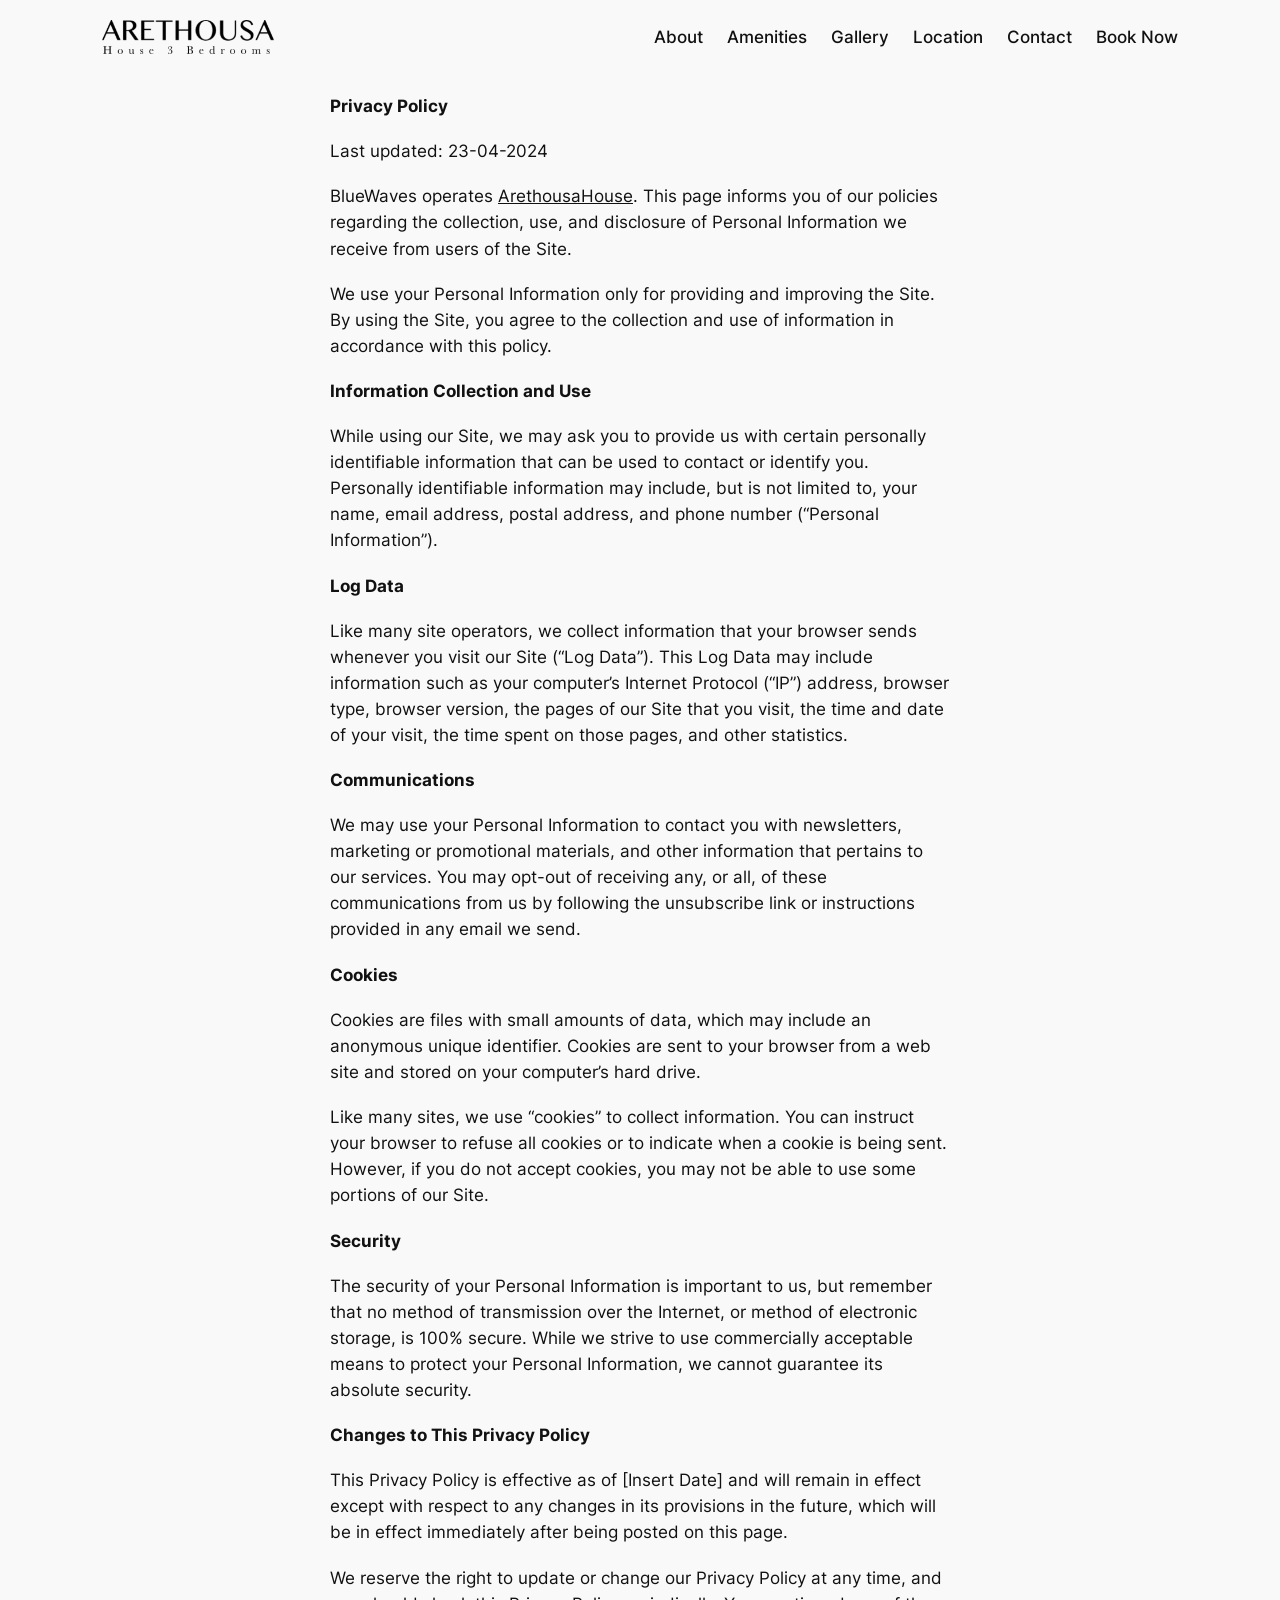
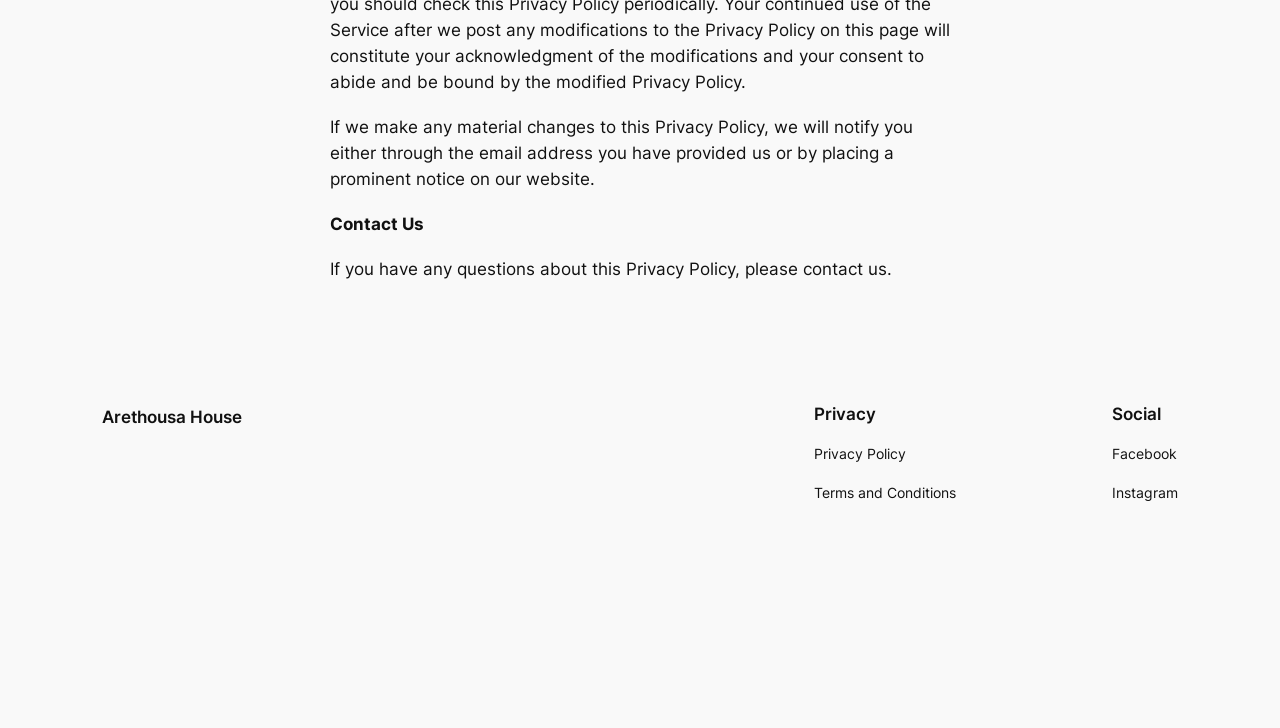
==== privacy-policy/index.html @ 92168086 "ok" ====
<!DOCTYPE html>
<html lang="en-US">
<head>
	<meta charset="UTF-8" />
	<meta name="viewport" content="width=device-width, initial-scale=1" />
<meta name='robots' content='max-image-preview:large' />
<title>Privacy Policy &#8211; Arethousa House</title>
<style id="wp-img-auto-sizes-contain-inline-css">img:is([sizes=auto i],[sizes^="auto," i]){contain-intrinsic-size:3000px 1500px}

</style>
<link rel='stylesheet' id='twb-open-sans-css' href='https://fonts.googleapis.com/css?family=Open+Sans:300,400,500,600,700,800&amp;display=swap' media='all' />
<link rel='stylesheet' id='twbbwg-global-css' href='../wp-content/plugins/photo-gallery/booster/assets/css/global.css' media='all' />
<style id="wp-block-site-logo-inline-css">.wp-block-site-logo{box-sizing:border-box;line-height:0}.wp-block-site-logo a{display:inline-block;line-height:0}.wp-block-site-logo.is-default-size img{height:auto;width:120px}.wp-block-site-logo img{height:auto;max-width:100%}.wp-block-site-logo a,.wp-block-site-logo img{border-radius:inherit}.wp-block-site-logo.aligncenter{margin-left:auto;margin-right:auto;text-align:center}:root :where(.wp-block-site-logo.is-style-rounded){border-radius:9999px}

</style>
<style id="wp-block-group-inline-css">.wp-block-group{box-sizing:border-box}:where(.wp-block-group.wp-block-group-is-layout-constrained){position:relative}

</style>
<style id="wp-block-navigation-link-inline-css">.wp-block-navigation .wp-block-navigation-item__label{overflow-wrap:break-word}.wp-block-navigation .wp-block-navigation-item__description{display:none}.link-ui-tools{outline:1px solid #f0f0f0;padding:8px}.link-ui-block-inserter{padding-top:8px}.link-ui-block-inserter__back{margin-left:8px;text-transform:uppercase}

				.is-style-arrow-link .wp-block-navigation-item__label:after {
					content: "\2197";
					padding-inline-start: 0.25rem;
					vertical-align: middle;
					text-decoration: none;
					display: inline-block;
				}

</style>
<style id="wp-block-navigation-inline-css">.wp-block-navigation{position:relative}.wp-block-navigation ul{margin-bottom:0;margin-left:0;margin-top:0;padding-left:0}.wp-block-navigation ul,.wp-block-navigation ul li{list-style:none}.wp-block-navigation .wp-block-navigation-item{align-items:center;background-color:inherit;display:flex;position:relative}.wp-block-navigation .wp-block-navigation-item .wp-block-navigation__submenu-container:empty{display:none}.wp-block-navigation .wp-block-navigation-item__content{display:block;z-index:1}.wp-block-navigation .wp-block-navigation-item__content.wp-block-navigation-item__content{color:inherit}.wp-block-navigation.has-text-decoration-underline .wp-block-navigation-item__content,.wp-block-navigation.has-text-decoration-underline .wp-block-navigation-item__content:active,.wp-block-navigation.has-text-decoration-underline .wp-block-navigation-item__content:focus{text-decoration:underline}.wp-block-navigation.has-text-decoration-line-through .wp-block-navigation-item__content,.wp-block-navigation.has-text-decoration-line-through .wp-block-navigation-item__content:active,.wp-block-navigation.has-text-decoration-line-through .wp-block-navigation-item__content:focus{text-decoration:line-through}.wp-block-navigation :where(a),.wp-block-navigation :where(a:active),.wp-block-navigation :where(a:focus){text-decoration:none}.wp-block-navigation .wp-block-navigation__submenu-icon{align-self:center;background-color:inherit;border:none;color:currentColor;display:inline-block;font-size:inherit;height:.6em;line-height:0;margin-left:.25em;padding:0;width:.6em}.wp-block-navigation .wp-block-navigation__submenu-icon svg{stroke:currentColor;display:inline-block;height:inherit;margin-top:.075em;width:inherit}.wp-block-navigation{--navigation-layout-justification-setting:flex-start;--navigation-layout-direction:row;--navigation-layout-wrap:wrap;--navigation-layout-justify:flex-start;--navigation-layout-align:center}.wp-block-navigation.is-vertical{--navigation-layout-direction:column;--navigation-layout-justify:initial;--navigation-layout-align:flex-start}.wp-block-navigation.no-wrap{--navigation-layout-wrap:nowrap}.wp-block-navigation.items-justified-center{--navigation-layout-justification-setting:center;--navigation-layout-justify:center}.wp-block-navigation.items-justified-center.is-vertical{--navigation-layout-align:center}.wp-block-navigation.items-justified-right{--navigation-layout-justification-setting:flex-end;--navigation-layout-justify:flex-end}.wp-block-navigation.items-justified-right.is-vertical{--navigation-layout-align:flex-end}.wp-block-navigation.items-justified-space-between{--navigation-layout-justification-setting:space-between;--navigation-layout-justify:space-between}:where(.wp-block-navigation) ul li{padding:0}.wp-block-navigation .has-child .wp-block-navigation__submenu-container{align-items:normal;background-color:inherit;color:inherit;display:flex;flex-direction:column;opacity:0;position:absolute;z-index:2}@media not (prefers-reduced-motion){.wp-block-navigation .has-child .wp-block-navigation__submenu-container{transition:opacity .1s linear}}.wp-block-navigation .has-child .wp-block-navigation__submenu-container{height:0;overflow:hidden;visibility:hidden;width:0}.wp-block-navigation .has-child .wp-block-navigation__submenu-container>.wp-block-navigation-item>.wp-block-navigation-item__content{display:flex;flex-grow:1;padding:.5em 1em}.wp-block-navigation .has-child .wp-block-navigation__submenu-container>.wp-block-navigation-item>.wp-block-navigation-item__content .wp-block-navigation__submenu-icon{margin-left:auto;margin-right:0}.wp-block-navigation .has-child .wp-block-navigation__submenu-container .wp-block-navigation-item__content{margin:0}.wp-block-navigation .has-child .wp-block-navigation__submenu-container{left:-1px;top:100%}@media (min-width:782px){.wp-block-navigation .has-child .wp-block-navigation__submenu-container .wp-block-navigation__submenu-container{left:100%;top:-1px}.wp-block-navigation .has-child .wp-block-navigation__submenu-container .wp-block-navigation__submenu-container:before{background:transparent;content:"";display:block;height:100%;position:absolute;right:100%;width:.5em}.wp-block-navigation .has-child .wp-block-navigation__submenu-container .wp-block-navigation__submenu-icon{margin-right:.25em}.wp-block-navigation .has-child .wp-block-navigation__submenu-container .wp-block-navigation__submenu-icon svg{transform:rotate(-90deg)}}@media (hover:hover){.wp-block-navigation .has-child:not(.open-on-click):hover>.wp-block-navigation__submenu-container{height:auto;min-width:200px;opacity:1;overflow:visible;visibility:visible;width:auto}}.wp-block-navigation .has-child .wp-block-navigation-submenu__toggle[aria-expanded=true]~.wp-block-navigation__submenu-container,.wp-block-navigation .has-child:not(.open-on-click):not(.open-on-hover-click):focus-within>.wp-block-navigation__submenu-container{height:auto;min-width:200px;opacity:1;overflow:visible;visibility:visible;width:auto}.wp-block-navigation .has-child.open-always{align-items:var(--navigation-layout-align,initial);flex-direction:var(--navigation-layout-direction,initial);flex-wrap:var(--navigation-layout-wrap,wrap);gap:var(--wp--style--block-gap,2em)}.wp-block-navigation .has-child.open-always,.wp-block-navigation .has-child.open-always .wp-block-navigation-item{justify-content:var(--navigation-layout-justify,initial)}.wp-block-navigation .has-child.open-always .wp-block-navigation__submenu-container,.wp-block-navigation .has-child.open-always.wp-block-navigation-submenu{gap:var(--wp--style--block-gap,2em)}.wp-block-navigation .has-child.open-always .wp-block-navigation-item,.wp-block-navigation .has-child.open-always .wp-block-navigation__submenu-container,.wp-block-navigation .has-child.open-always.wp-block-navigation-submenu{padding-bottom:0;padding-top:0}.wp-block-navigation .has-child.open-always .wp-block-navigation__submenu-container{padding-left:var(--wp--style--block-gap,2em);padding-right:var(--wp--style--block-gap,2em)}.wp-block-navigation .has-child.open-always .wp-block-navigation__submenu-container .wp-block-navigation-item__content{padding:0}.wp-block-navigation .has-child.open-always .wp-block-navigation__submenu-container>.wp-block-navigation-item>.wp-block-navigation-item__content,.wp-block-navigation .has-child.open-always>.wp-block-navigation-item__content{flex-grow:0}.wp-block-navigation .has-child.open-always>.wp-block-navigation__submenu-container{background-color:transparent;border:none;color:inherit;flex-basis:100%;height:auto;opacity:1;overflow:visible;position:static;visibility:visible;width:auto}.wp-block-navigation.has-background .has-child .wp-block-navigation__submenu-container{left:0;top:100%}@media (min-width:782px){.wp-block-navigation.has-background .has-child .wp-block-navigation__submenu-container .wp-block-navigation__submenu-container{left:100%;top:0}}.wp-block-navigation-submenu{display:flex;position:relative}.wp-block-navigation-submenu .wp-block-navigation__submenu-icon svg{stroke:currentColor}button.wp-block-navigation-item__content{background-color:transparent;border:none;color:currentColor;font-family:inherit;font-size:inherit;font-style:inherit;font-weight:inherit;letter-spacing:inherit;line-height:inherit;text-align:left;text-transform:inherit}.wp-block-navigation-submenu__toggle{cursor:pointer}.wp-block-navigation-submenu__toggle[aria-expanded=true]+.wp-block-navigation__submenu-icon>svg,.wp-block-navigation-submenu__toggle[aria-expanded=true]>svg{transform:rotate(180deg)}.wp-block-navigation-item.open-on-click .wp-block-navigation-submenu__toggle{padding-left:0;padding-right:.85em}.wp-block-navigation-item.open-on-click .wp-block-navigation-submenu__toggle+.wp-block-navigation__submenu-icon{margin-left:-.6em;pointer-events:none}.wp-block-navigation-item.open-on-click button.wp-block-navigation-item__content:not(.wp-block-navigation-submenu__toggle){padding:0}.wp-block-navigation .wp-block-page-list,.wp-block-navigation__container,.wp-block-navigation__responsive-close,.wp-block-navigation__responsive-container,.wp-block-navigation__responsive-container-content,.wp-block-navigation__responsive-dialog{gap:inherit}:where(.wp-block-navigation.has-background .wp-block-navigation-item a:not(.wp-element-button)),:where(.wp-block-navigation.has-background .wp-block-navigation-submenu a:not(.wp-element-button)){padding:.5em 1em}:where(.wp-block-navigation .wp-block-navigation__submenu-container .wp-block-navigation-item a:not(.wp-element-button)),:where(.wp-block-navigation .wp-block-navigation__submenu-container .wp-block-navigation-submenu a:not(.wp-element-button)),:where(.wp-block-navigation .wp-block-navigation__submenu-container .wp-block-navigation-submenu button.wp-block-navigation-item__content),:where(.wp-block-navigation .wp-block-navigation__submenu-container .wp-block-pages-list__item button.wp-block-navigation-item__content){padding:.5em 1em}.wp-block-navigation.items-justified-right .wp-block-navigation__container .has-child .wp-block-navigation__submenu-container,.wp-block-navigation.items-justified-right .wp-block-page-list>.has-child .wp-block-navigation__submenu-container,.wp-block-navigation.items-justified-space-between .wp-block-page-list>.has-child:last-child .wp-block-navigation__submenu-container,.wp-block-navigation.items-justified-space-between>.wp-block-navigation__container>.has-child:last-child .wp-block-navigation__submenu-container{left:auto;right:0}.wp-block-navigation.items-justified-right .wp-block-navigation__container .has-child .wp-block-navigation__submenu-container .wp-block-navigation__submenu-container,.wp-block-navigation.items-justified-right .wp-block-page-list>.has-child .wp-block-navigation__submenu-container .wp-block-navigation__submenu-container,.wp-block-navigation.items-justified-space-between .wp-block-page-list>.has-child:last-child .wp-block-navigation__submenu-container .wp-block-navigation__submenu-container,.wp-block-navigation.items-justified-space-between>.wp-block-navigation__container>.has-child:last-child .wp-block-navigation__submenu-container .wp-block-navigation__submenu-container{left:-1px;right:-1px}@media (min-width:782px){.wp-block-navigation.items-justified-right .wp-block-navigation__container .has-child .wp-block-navigation__submenu-container .wp-block-navigation__submenu-container,.wp-block-navigation.items-justified-right .wp-block-page-list>.has-child .wp-block-navigation__submenu-container .wp-block-navigation__submenu-container,.wp-block-navigation.items-justified-space-between .wp-block-page-list>.has-child:last-child .wp-block-navigation__submenu-container .wp-block-navigation__submenu-container,.wp-block-navigation.items-justified-space-between>.wp-block-navigation__container>.has-child:last-child .wp-block-navigation__submenu-container .wp-block-navigation__submenu-container{left:auto;right:100%}}.wp-block-navigation:not(.has-background) .wp-block-navigation__submenu-container{background-color:#fff;border:1px solid rgba(0,0,0,.15)}.wp-block-navigation.has-background .wp-block-navigation__submenu-container{background-color:inherit}.wp-block-navigation:not(.has-text-color) .wp-block-navigation__submenu-container{color:#000}.wp-block-navigation__container{align-items:var(--navigation-layout-align,initial);display:flex;flex-direction:var(--navigation-layout-direction,initial);flex-wrap:var(--navigation-layout-wrap,wrap);justify-content:var(--navigation-layout-justify,initial);list-style:none;margin:0;padding-left:0}.wp-block-navigation__container .is-responsive{display:none}.wp-block-navigation__container:only-child,.wp-block-page-list:only-child{flex-grow:1}@keyframes overlay-menu__fade-in-animation{0%{opacity:0;transform:translateY(.5em)}to{opacity:1;transform:translateY(0)}}.wp-block-navigation__responsive-container{bottom:0;display:none;left:0;position:fixed;right:0;top:0}.wp-block-navigation__responsive-container :where(.wp-block-navigation-item a){color:inherit}.wp-block-navigation__responsive-container .wp-block-navigation__responsive-container-content{align-items:var(--navigation-layout-align,initial);display:flex;flex-direction:var(--navigation-layout-direction,initial);flex-wrap:var(--navigation-layout-wrap,wrap);justify-content:var(--navigation-layout-justify,initial)}.wp-block-navigation__responsive-container:not(.is-menu-open.is-menu-open){background-color:inherit!important;color:inherit!important}.wp-block-navigation__responsive-container.is-menu-open{background-color:inherit;display:flex;flex-direction:column}@media not (prefers-reduced-motion){.wp-block-navigation__responsive-container.is-menu-open{animation:overlay-menu__fade-in-animation .1s ease-out;animation-fill-mode:forwards}}.wp-block-navigation__responsive-container.is-menu-open:not(.disable-default-overlay){padding:clamp(1rem,var(--wp--style--root--padding-top),20rem) clamp(1rem,var(--wp--style--root--padding-right),20rem) clamp(1rem,var(--wp--style--root--padding-bottom),20rem) clamp(1rem,var(--wp--style--root--padding-left),20rem)}.wp-block-navigation__responsive-container.is-menu-open{overflow:auto;z-index:100000}.wp-block-navigation__responsive-container.is-menu-open:not(.disable-default-overlay) .wp-block-navigation__responsive-container-content{padding-top:calc(2rem + 24px)}.wp-block-navigation__responsive-container.is-menu-open:where(:not(.disable-default-overlay)) .wp-block-navigation__responsive-container-content{align-items:var(--navigation-layout-justification-setting,inherit);display:flex;flex-direction:column;flex-wrap:nowrap;overflow:visible}.wp-block-navigation__responsive-container.is-menu-open:where(:not(.disable-default-overlay)) .wp-block-navigation__responsive-container-content,.wp-block-navigation__responsive-container.is-menu-open:where(:not(.disable-default-overlay)) .wp-block-navigation__responsive-container-content .wp-block-navigation__container,.wp-block-navigation__responsive-container.is-menu-open:where(:not(.disable-default-overlay)) .wp-block-navigation__responsive-container-content .wp-block-page-list{justify-content:flex-start}.wp-block-navigation__responsive-container.is-menu-open:where(:not(.disable-default-overlay)) .wp-block-navigation__responsive-container-content .wp-block-navigation__submenu-icon{display:none}.wp-block-navigation__responsive-container.is-menu-open:where(:not(.disable-default-overlay)) .wp-block-navigation__responsive-container-content .has-child .wp-block-navigation__submenu-container{border:none;height:auto;min-width:200px;opacity:1;overflow:initial;padding-left:2rem;padding-right:2rem;position:static;visibility:visible;width:auto}.wp-block-navigation__responsive-container.is-menu-open:where(:not(.disable-default-overlay)) .wp-block-navigation__responsive-container-content .wp-block-navigation__container,.wp-block-navigation__responsive-container.is-menu-open:where(:not(.disable-default-overlay)) .wp-block-navigation__responsive-container-content .wp-block-navigation__submenu-container{gap:inherit}.wp-block-navigation__responsive-container.is-menu-open:where(:not(.disable-default-overlay)) .wp-block-navigation__responsive-container-content .wp-block-navigation__submenu-container{padding-top:var(--wp--style--block-gap,2em)}.wp-block-navigation__responsive-container.is-menu-open:where(:not(.disable-default-overlay)) .wp-block-navigation__responsive-container-content .wp-block-navigation-item__content{padding:0}.wp-block-navigation__responsive-container.is-menu-open:where(:not(.disable-default-overlay)) .wp-block-navigation__responsive-container-content .wp-block-navigation-item,.wp-block-navigation__responsive-container.is-menu-open:where(:not(.disable-default-overlay)) .wp-block-navigation__responsive-container-content .wp-block-navigation__container,.wp-block-navigation__responsive-container.is-menu-open:where(:not(.disable-default-overlay)) .wp-block-navigation__responsive-container-content .wp-block-page-list{align-items:var(--navigation-layout-justification-setting,initial);display:flex;flex-direction:column}.wp-block-navigation__responsive-container.is-menu-open:where(:not(.disable-default-overlay)) .wp-block-navigation-item,.wp-block-navigation__responsive-container.is-menu-open:where(:not(.disable-default-overlay)) .wp-block-navigation-item .wp-block-navigation__submenu-container,.wp-block-navigation__responsive-container.is-menu-open:where(:not(.disable-default-overlay)) .wp-block-navigation__container,.wp-block-navigation__responsive-container.is-menu-open:where(:not(.disable-default-overlay)) .wp-block-page-list{background:transparent!important;color:inherit!important}.wp-block-navigation__responsive-container.is-menu-open:where(:not(.disable-default-overlay)) .wp-block-navigation__submenu-container.wp-block-navigation__submenu-container.wp-block-navigation__submenu-container.wp-block-navigation__submenu-container{left:auto;right:auto}.wp-block-navigation__responsive-container.disable-default-overlay .wp-block-navigation__overlay-container{display:none;width:100%}.wp-block-navigation__responsive-container.disable-default-overlay .wp-block-navigation__responsive-close{max-width:none}.wp-block-navigation__responsive-container.disable-default-overlay.is-menu-open .wp-block-navigation__responsive-container-content>:not(.wp-block-navigation__overlay-container){display:none}.wp-block-navigation__responsive-container.disable-default-overlay.is-menu-open .wp-block-navigation__responsive-container-content .wp-block-navigation__overlay-container{display:block}.wp-block-navigation__responsive-container.disable-default-overlay.is-menu-open .wp-block-navigation__responsive-container-content .wp-block-navigation__overlay-container .wp-block-navigation__submenu-container{left:0;right:auto}@media (min-width:600px){.wp-block-navigation__responsive-container:not(.hidden-by-default):not(.is-menu-open){background-color:inherit;display:block;position:relative;width:100%;z-index:auto}.wp-block-navigation__responsive-container:not(.hidden-by-default):not(.is-menu-open) .wp-block-navigation__responsive-container-close{display:none}.wp-block-navigation__responsive-container.is-menu-open .wp-block-navigation__submenu-container.wp-block-navigation__submenu-container.wp-block-navigation__submenu-container.wp-block-navigation__submenu-container{left:0}}.wp-block-navigation:not(.has-background) .wp-block-navigation__responsive-container.is-menu-open:not(.disable-default-overlay){background-color:#fff}.wp-block-navigation:not(.has-text-color) .wp-block-navigation__responsive-container.is-menu-open:not(.disable-default-overlay){color:#000}.wp-block-navigation__toggle_button_label{font-size:1rem;font-weight:700}.wp-block-navigation__responsive-container-close,.wp-block-navigation__responsive-container-open{background:transparent;border:none;color:currentColor;cursor:pointer;margin:0;padding:0;text-transform:inherit;vertical-align:middle}.wp-block-navigation__responsive-container-close svg,.wp-block-navigation__responsive-container-open svg{fill:currentColor;display:block;height:24px;pointer-events:none;width:24px}.wp-block-navigation__responsive-container-open{display:flex}.wp-block-navigation__responsive-container-open.wp-block-navigation__responsive-container-open.wp-block-navigation__responsive-container-open{font-family:inherit;font-size:inherit;font-weight:inherit}@media (min-width:600px){.wp-block-navigation__responsive-container-open:not(.always-shown){display:none}}.wp-block-navigation__responsive-container-close{position:absolute;right:0;top:0;z-index:2}.wp-block-navigation__responsive-container-close.wp-block-navigation__responsive-container-close.wp-block-navigation__responsive-container-close{font-family:inherit;font-size:inherit;font-weight:inherit}.disable-default-overlay .wp-block-navigation__responsive-container-close{right:clamp(1rem,var(--wp--style--root--padding-left),20rem);top:clamp(1rem,var(--wp--style--root--padding-left),20rem)}.wp-block-navigation__responsive-close{width:100%}.has-modal-open .wp-block-navigation__responsive-close{margin-left:auto;margin-right:auto;max-width:var(--wp--style--global--wide-size,100%)}.wp-block-navigation__responsive-close:focus{outline:none}.is-menu-open .wp-block-navigation__responsive-close,.is-menu-open .wp-block-navigation__responsive-container-content,.is-menu-open .wp-block-navigation__responsive-dialog{box-sizing:border-box}.wp-block-navigation__responsive-dialog{position:relative}.has-modal-open .admin-bar .is-menu-open:where(:not(.disable-default-overlay)) .wp-block-navigation__responsive-dialog{margin-top:46px}@media (min-width:782px){.has-modal-open .admin-bar .is-menu-open:where(:not(.disable-default-overlay)) .wp-block-navigation__responsive-dialog{margin-top:32px}}html.has-modal-open{overflow:hidden}

</style>
<style id="wp-block-post-title-inline-css">.wp-block-post-title{box-sizing:border-box;word-break:break-word}.wp-block-post-title :where(a){display:inline-block;font-family:inherit;font-size:inherit;font-style:inherit;font-weight:inherit;letter-spacing:inherit;line-height:inherit;text-decoration:inherit}

</style>
<style id="wp-block-paragraph-inline-css">.is-small-text{font-size:.875em}.is-regular-text{font-size:1em}.is-large-text{font-size:2.25em}.is-larger-text{font-size:3em}.has-drop-cap:not(:focus):first-letter{float:left;font-size:8.4em;font-style:normal;font-weight:100;line-height:.68;margin:.05em .1em 0 0;text-transform:uppercase}body.rtl .has-drop-cap:not(:focus):first-letter{float:none;margin-left:.1em}p.has-drop-cap.has-background{overflow:hidden}:root :where(p.has-background){padding:1.25em 2.375em}:where(p.has-text-color:not(.has-link-color)) a{color:inherit}p.has-text-align-left[style*="writing-mode:vertical-lr"],p.has-text-align-right[style*="writing-mode:vertical-rl"]{rotate:180deg}

</style>
<style id="wp-block-post-content-inline-css">.wp-block-post-content{display:flow-root}

</style>
<style id="wp-block-site-title-inline-css">.wp-block-site-title{box-sizing:border-box}.wp-block-site-title :where(a){color:inherit;font-family:inherit;font-size:inherit;font-style:inherit;font-weight:inherit;letter-spacing:inherit;line-height:inherit;text-decoration:inherit}

</style>
<style id="wp-block-heading-inline-css">h1:where(.wp-block-heading).has-background,h2:where(.wp-block-heading).has-background,h3:where(.wp-block-heading).has-background,h4:where(.wp-block-heading).has-background,h5:where(.wp-block-heading).has-background,h6:where(.wp-block-heading).has-background{padding:1.25em 2.375em}h1.has-text-align-left[style*=writing-mode]:where([style*=vertical-lr]),h1.has-text-align-right[style*=writing-mode]:where([style*=vertical-rl]),h2.has-text-align-left[style*=writing-mode]:where([style*=vertical-lr]),h2.has-text-align-right[style*=writing-mode]:where([style*=vertical-rl]),h3.has-text-align-left[style*=writing-mode]:where([style*=vertical-lr]),h3.has-text-align-right[style*=writing-mode]:where([style*=vertical-rl]),h4.has-text-align-left[style*=writing-mode]:where([style*=vertical-lr]),h4.has-text-align-right[style*=writing-mode]:where([style*=vertical-rl]),h5.has-text-align-left[style*=writing-mode]:where([style*=vertical-lr]),h5.has-text-align-right[style*=writing-mode]:where([style*=vertical-rl]),h6.has-text-align-left[style*=writing-mode]:where([style*=vertical-lr]),h6.has-text-align-right[style*=writing-mode]:where([style*=vertical-rl]){rotate:180deg}

				.is-style-asterisk:before {
					content: '';
					width: 1.5rem;
					height: 3rem;
					background: var(--wp--preset--color--contrast-2, currentColor);
					clip-path: path('M11.93.684v8.039l5.633-5.633 1.216 1.23-5.66 5.66h8.04v1.737H13.2l5.701 5.701-1.23 1.23-5.742-5.742V21h-1.737v-8.094l-5.77 5.77-1.23-1.217 5.743-5.742H.842V9.98h8.162l-5.701-5.7 1.23-1.231 5.66 5.66V.684h1.737Z');
					display: block;
				}

				/* Hide the asterisk if the heading has no content, to avoid using empty headings to display the asterisk only, which is an A11Y issue */
				.is-style-asterisk:empty:before {
					content: none;
				}

				.is-style-asterisk:-moz-only-whitespace:before {
					content: none;
				}

				.is-style-asterisk.has-text-align-center:before {
					margin: 0 auto;
				}

				.is-style-asterisk.has-text-align-right:before {
					margin-left: auto;
				}

				.rtl .is-style-asterisk.has-text-align-left:before {
					margin-right: auto;
				}

</style>
<style id="wp-block-columns-inline-css">.wp-block-columns{box-sizing:border-box;display:flex;flex-wrap:wrap!important}@media (min-width:782px){.wp-block-columns{flex-wrap:nowrap!important}}.wp-block-columns{align-items:normal!important}.wp-block-columns.are-vertically-aligned-top{align-items:flex-start}.wp-block-columns.are-vertically-aligned-center{align-items:center}.wp-block-columns.are-vertically-aligned-bottom{align-items:flex-end}@media (max-width:781px){.wp-block-columns:not(.is-not-stacked-on-mobile)>.wp-block-column{flex-basis:100%!important}}@media (min-width:782px){.wp-block-columns:not(.is-not-stacked-on-mobile)>.wp-block-column{flex-basis:0;flex-grow:1}.wp-block-columns:not(.is-not-stacked-on-mobile)>.wp-block-column[style*=flex-basis]{flex-grow:0}}.wp-block-columns.is-not-stacked-on-mobile{flex-wrap:nowrap!important}.wp-block-columns.is-not-stacked-on-mobile>.wp-block-column{flex-basis:0;flex-grow:1}.wp-block-columns.is-not-stacked-on-mobile>.wp-block-column[style*=flex-basis]{flex-grow:0}:where(.wp-block-columns){margin-bottom:1.75em}:where(.wp-block-columns.has-background){padding:1.25em 2.375em}.wp-block-column{flex-grow:1;min-width:0;overflow-wrap:break-word;word-break:break-word}.wp-block-column.is-vertically-aligned-top{align-self:flex-start}.wp-block-column.is-vertically-aligned-center{align-self:center}.wp-block-column.is-vertically-aligned-bottom{align-self:flex-end}.wp-block-column.is-vertically-aligned-stretch{align-self:stretch}.wp-block-column.is-vertically-aligned-bottom,.wp-block-column.is-vertically-aligned-center,.wp-block-column.is-vertically-aligned-top{width:100%}

</style>
<style id="wp-block-library-inline-css">:root{--wp-block-synced-color:#7a00df;--wp-block-synced-color--rgb:122,0,223;--wp-bound-block-color:var(--wp-block-synced-color);--wp-editor-canvas-background:#ddd;--wp-admin-theme-color:#007cba;--wp-admin-theme-color--rgb:0,124,186;--wp-admin-theme-color-darker-10:#006ba1;--wp-admin-theme-color-darker-10--rgb:0,107,160.5;--wp-admin-theme-color-darker-20:#005a87;--wp-admin-theme-color-darker-20--rgb:0,90,135;--wp-admin-border-width-focus:2px}@media (min-resolution:192dpi){:root{--wp-admin-border-width-focus:1.5px}}.wp-element-button{cursor:pointer}:root .has-very-light-gray-background-color{background-color:#eee}:root .has-very-dark-gray-background-color{background-color:#313131}:root .has-very-light-gray-color{color:#eee}:root .has-very-dark-gray-color{color:#313131}:root .has-vivid-green-cyan-to-vivid-cyan-blue-gradient-background{background:linear-gradient(135deg,#00d084,#0693e3)}:root .has-purple-crush-gradient-background{background:linear-gradient(135deg,#34e2e4,#4721fb 50%,#ab1dfe)}:root .has-hazy-dawn-gradient-background{background:linear-gradient(135deg,#faaca8,#dad0ec)}:root .has-subdued-olive-gradient-background{background:linear-gradient(135deg,#fafae1,#67a671)}:root .has-atomic-cream-gradient-background{background:linear-gradient(135deg,#fdd79a,#004a59)}:root .has-nightshade-gradient-background{background:linear-gradient(135deg,#330968,#31cdcf)}:root .has-midnight-gradient-background{background:linear-gradient(135deg,#020381,#2874fc)}:root{--wp--preset--font-size--normal:16px;--wp--preset--font-size--huge:42px}.has-regular-font-size{font-size:1em}.has-larger-font-size{font-size:2.625em}.has-normal-font-size{font-size:var(--wp--preset--font-size--normal)}.has-huge-font-size{font-size:var(--wp--preset--font-size--huge)}:root .has-text-align-center{text-align:center}:root .has-text-align-left{text-align:left}:root .has-text-align-right{text-align:right}.has-fit-text{white-space:nowrap!important}#end-resizable-editor-section{display:none}.aligncenter{clear:both}.items-justified-left{justify-content:flex-start}.items-justified-center{justify-content:center}.items-justified-right{justify-content:flex-end}.items-justified-space-between{justify-content:space-between}.screen-reader-text{word-wrap:normal!important;border:0;clip-path:inset(50%);height:1px;margin:-1px;overflow:hidden;padding:0;position:absolute;width:1px;word-break:normal!important}.screen-reader-text:focus{background-color:#ddd;clip-path:none;color:#444;display:block;font-size:1em;height:auto;left:5px;line-height:normal;padding:15px 23px 14px;text-decoration:none;top:5px;width:auto;z-index:100000}html :where(.has-border-color){border-style:solid}html :where([style^=border-color],[style*=";border-color"],[style*="; border-color"]){border-style:solid}html :where([style^=border-top-color],[style*=";border-top-color"],[style*="; border-top-color"]){border-top-style:solid}html :where([style^=border-right-color],[style*=";border-right-color"],[style*="; border-right-color"]){border-right-style:solid}html :where([style^=border-bottom-color],[style*=";border-bottom-color"],[style*="; border-bottom-color"]){border-bottom-style:solid}html :where([style^=border-left-color],[style*=";border-left-color"],[style*="; border-left-color"]){border-left-style:solid}html :where([style^=border-width],[style*=";border-width"],[style*="; border-width"]){border-style:solid}html :where([style^=border-top-width],[style*=";border-top-width"],[style*="; border-top-width"]){border-top-style:solid}html :where([style^=border-right-width],[style*=";border-right-width"],[style*="; border-right-width"]){border-right-style:solid}html :where([style^=border-bottom-width],[style*=";border-bottom-width"],[style*="; border-bottom-width"]){border-bottom-style:solid}html :where([style^=border-left-width],[style*=";border-left-width"],[style*="; border-left-width"]){border-left-style:solid}html :where(img[class*=wp-image-]){height:auto;max-width:100%}:where(figure){margin:0 0 1em}html :where(.is-position-sticky){--wp-admin--admin-bar--position-offset:var(--wp-admin--admin-bar--height,0px)}@media screen and (max-width:600px){html :where(.is-position-sticky){--wp-admin--admin-bar--position-offset:0px}}

</style>
<style id="global-styles-inline-css">:root{--wp--preset--aspect-ratio--square: 1;--wp--preset--aspect-ratio--4-3: 4/3;--wp--preset--aspect-ratio--3-4: 3/4;--wp--preset--aspect-ratio--3-2: 3/2;--wp--preset--aspect-ratio--2-3: 2/3;--wp--preset--aspect-ratio--16-9: 16/9;--wp--preset--aspect-ratio--9-16: 9/16;--wp--preset--color--black: #000000;--wp--preset--color--cyan-bluish-gray: #abb8c3;--wp--preset--color--white: #ffffff;--wp--preset--color--pale-pink: #f78da7;--wp--preset--color--vivid-red: #cf2e2e;--wp--preset--color--luminous-vivid-orange: #ff6900;--wp--preset--color--luminous-vivid-amber: #fcb900;--wp--preset--color--light-green-cyan: #7bdcb5;--wp--preset--color--vivid-green-cyan: #00d084;--wp--preset--color--pale-cyan-blue: #8ed1fc;--wp--preset--color--vivid-cyan-blue: #0693e3;--wp--preset--color--vivid-purple: #9b51e0;--wp--preset--color--base: #f9f9f9;--wp--preset--color--base-2: #ffffff;--wp--preset--color--contrast: #111111;--wp--preset--color--contrast-2: #636363;--wp--preset--color--contrast-3: #A4A4A4;--wp--preset--color--accent: #cfcabe;--wp--preset--color--accent-2: #c2a990;--wp--preset--color--accent-3: #d8613c;--wp--preset--color--accent-4: #b1c5a4;--wp--preset--color--accent-5: #b5bdbc;--wp--preset--gradient--vivid-cyan-blue-to-vivid-purple: linear-gradient(135deg,rgb(6,147,227) 0%,rgb(155,81,224) 100%);--wp--preset--gradient--light-green-cyan-to-vivid-green-cyan: linear-gradient(135deg,rgb(122,220,180) 0%,rgb(0,208,130) 100%);--wp--preset--gradient--luminous-vivid-amber-to-luminous-vivid-orange: linear-gradient(135deg,rgb(252,185,0) 0%,rgb(255,105,0) 100%);--wp--preset--gradient--luminous-vivid-orange-to-vivid-red: linear-gradient(135deg,rgb(255,105,0) 0%,rgb(207,46,46) 100%);--wp--preset--gradient--very-light-gray-to-cyan-bluish-gray: linear-gradient(135deg,rgb(238,238,238) 0%,rgb(169,184,195) 100%);--wp--preset--gradient--cool-to-warm-spectrum: linear-gradient(135deg,rgb(74,234,220) 0%,rgb(151,120,209) 20%,rgb(207,42,186) 40%,rgb(238,44,130) 60%,rgb(251,105,98) 80%,rgb(254,248,76) 100%);--wp--preset--gradient--blush-light-purple: linear-gradient(135deg,rgb(255,206,236) 0%,rgb(152,150,240) 100%);--wp--preset--gradient--blush-bordeaux: linear-gradient(135deg,rgb(254,205,165) 0%,rgb(254,45,45) 50%,rgb(107,0,62) 100%);--wp--preset--gradient--luminous-dusk: linear-gradient(135deg,rgb(255,203,112) 0%,rgb(199,81,192) 50%,rgb(65,88,208) 100%);--wp--preset--gradient--pale-ocean: linear-gradient(135deg,rgb(255,245,203) 0%,rgb(182,227,212) 50%,rgb(51,167,181) 100%);--wp--preset--gradient--electric-grass: linear-gradient(135deg,rgb(202,248,128) 0%,rgb(113,206,126) 100%);--wp--preset--gradient--midnight: linear-gradient(135deg,rgb(2,3,129) 0%,rgb(40,116,252) 100%);--wp--preset--gradient--gradient-1: linear-gradient(to bottom, #cfcabe 0%, #F9F9F9 100%);--wp--preset--gradient--gradient-2: linear-gradient(to bottom, #C2A990 0%, #F9F9F9 100%);--wp--preset--gradient--gradient-3: linear-gradient(to bottom, #D8613C 0%, #F9F9F9 100%);--wp--preset--gradient--gradient-4: linear-gradient(to bottom, #B1C5A4 0%, #F9F9F9 100%);--wp--preset--gradient--gradient-5: linear-gradient(to bottom, #B5BDBC 0%, #F9F9F9 100%);--wp--preset--gradient--gradient-6: linear-gradient(to bottom, #A4A4A4 0%, #F9F9F9 100%);--wp--preset--gradient--gradient-7: linear-gradient(to bottom, #cfcabe 50%, #F9F9F9 50%);--wp--preset--gradient--gradient-8: linear-gradient(to bottom, #C2A990 50%, #F9F9F9 50%);--wp--preset--gradient--gradient-9: linear-gradient(to bottom, #D8613C 50%, #F9F9F9 50%);--wp--preset--gradient--gradient-10: linear-gradient(to bottom, #B1C5A4 50%, #F9F9F9 50%);--wp--preset--gradient--gradient-11: linear-gradient(to bottom, #B5BDBC 50%, #F9F9F9 50%);--wp--preset--gradient--gradient-12: linear-gradient(to bottom, #A4A4A4 50%, #F9F9F9 50%);--wp--preset--font-size--small: 0.9rem;--wp--preset--font-size--medium: 1.05rem;--wp--preset--font-size--large: clamp(1.39rem, 1.39rem + ((1vw - 0.2rem) * 0.767), 1.85rem);--wp--preset--font-size--x-large: clamp(1.85rem, 1.85rem + ((1vw - 0.2rem) * 1.083), 2.5rem);--wp--preset--font-size--xx-large: clamp(2.5rem, 2.5rem + ((1vw - 0.2rem) * 1.283), 3.27rem);--wp--preset--font-family--body: "Inter", sans-serif;--wp--preset--font-family--heading: Cardo;--wp--preset--font-family--system-sans-serif: -apple-system, BlinkMacSystemFont, avenir next, avenir, segoe ui, helvetica neue, helvetica, Cantarell, Ubuntu, roboto, noto, arial, sans-serif;--wp--preset--font-family--system-serif: Iowan Old Style, Apple Garamond, Baskerville, Times New Roman, Droid Serif, Times, Source Serif Pro, serif, Apple Color Emoji, Segoe UI Emoji, Segoe UI Symbol;--wp--preset--spacing--20: min(1.5rem, 2vw);--wp--preset--spacing--30: min(2.5rem, 3vw);--wp--preset--spacing--40: min(4rem, 5vw);--wp--preset--spacing--50: min(6.5rem, 8vw);--wp--preset--spacing--60: min(10.5rem, 13vw);--wp--preset--spacing--70: 3.38rem;--wp--preset--spacing--80: 5.06rem;--wp--preset--spacing--10: 1rem;--wp--preset--shadow--natural: 6px 6px 9px rgba(0, 0, 0, 0.2);--wp--preset--shadow--deep: 12px 12px 50px rgba(0, 0, 0, 0.4);--wp--preset--shadow--sharp: 6px 6px 0px rgba(0, 0, 0, 0.2);--wp--preset--shadow--outlined: 6px 6px 0px -3px rgb(255, 255, 255), 6px 6px rgb(0, 0, 0);--wp--preset--shadow--crisp: 6px 6px 0px rgb(0, 0, 0);}.wp-block-button{--wp--preset--dimension--25: 25%;--wp--preset--dimension--50: 50%;--wp--preset--dimension--75: 75%;--wp--preset--dimension--100: 100%;}:root { --wp--style--global--content-size: 620px;--wp--style--global--wide-size: 1280px; }:where(body) { margin: 0; }.wp-site-blocks { padding-top: var(--wp--style--root--padding-top); padding-bottom: var(--wp--style--root--padding-bottom); }.has-global-padding { padding-right: var(--wp--style--root--padding-right); padding-left: var(--wp--style--root--padding-left); }.has-global-padding > .alignfull { margin-right: calc(var(--wp--style--root--padding-right) * -1); margin-left: calc(var(--wp--style--root--padding-left) * -1); }.has-global-padding :where(:not(.alignfull.is-layout-flow) > .has-global-padding:not(.wp-block-block, .alignfull)) { padding-right: 0; padding-left: 0; }.has-global-padding :where(:not(.alignfull.is-layout-flow) > .has-global-padding:not(.wp-block-block, .alignfull)) > .alignfull { margin-left: 0; margin-right: 0; }.wp-site-blocks > .alignleft { float: left; margin-right: 2em; }.wp-site-blocks > .alignright { float: right; margin-left: 2em; }.wp-site-blocks > .aligncenter { justify-content: center; margin-left: auto; margin-right: auto; }:where(.wp-site-blocks) > * { margin-block-start: 1.2rem; margin-block-end: 0; }:where(.wp-site-blocks) > :first-child { margin-block-start: 0; }:where(.wp-site-blocks) > :last-child { margin-block-end: 0; }:root { --wp--style--block-gap: 1.2rem; }:root :where(.is-layout-flow) > :first-child{margin-block-start: 0;}:root :where(.is-layout-flow) > :last-child{margin-block-end: 0;}:root :where(.is-layout-flow) > *{margin-block-start: 1.2rem;margin-block-end: 0;}:root :where(.is-layout-constrained) > :first-child{margin-block-start: 0;}:root :where(.is-layout-constrained) > :last-child{margin-block-end: 0;}:root :where(.is-layout-constrained) > *{margin-block-start: 1.2rem;margin-block-end: 0;}:root :where(.is-layout-flex){gap: 1.2rem;}:root :where(.is-layout-grid){gap: 1.2rem;}.is-layout-flow > .alignleft{float: left;margin-inline-start: 0;margin-inline-end: 2em;}.is-layout-flow > .alignright{float: right;margin-inline-start: 2em;margin-inline-end: 0;}.is-layout-flow > .aligncenter{margin-left: auto !important;margin-right: auto !important;}.is-layout-constrained > .alignleft{float: left;margin-inline-start: 0;margin-inline-end: 2em;}.is-layout-constrained > .alignright{float: right;margin-inline-start: 2em;margin-inline-end: 0;}.is-layout-constrained > .aligncenter{margin-left: auto !important;margin-right: auto !important;}.is-layout-constrained > :where(:not(.alignleft):not(.alignright):not(.alignfull)){max-width: var(--wp--style--global--content-size);margin-left: auto !important;margin-right: auto !important;}.is-layout-constrained > .alignwide{max-width: var(--wp--style--global--wide-size);}body .is-layout-flex{display: flex;}.is-layout-flex{flex-wrap: wrap;align-items: center;}.is-layout-flex > :is(*, div){margin: 0;}body .is-layout-grid{display: grid;}.is-layout-grid > :is(*, div){margin: 0;}body{background-color: var(--wp--preset--color--base);color: var(--wp--preset--color--contrast);font-family: var(--wp--preset--font-family--body);font-size: var(--wp--preset--font-size--medium);font-style: normal;font-weight: 400;line-height: 1.55;--wp--style--root--padding-top: 0px;--wp--style--root--padding-right: var(--wp--preset--spacing--50);--wp--style--root--padding-bottom: 0px;--wp--style--root--padding-left: var(--wp--preset--spacing--50);}a:where(:not(.wp-element-button)){color: var(--wp--preset--color--contrast);}:root :where(a:where(:not(.wp-element-button)):hover){text-decoration: none;}h1, h2, h3, h4, h5, h6{color: var(--wp--preset--color--contrast);font-family: var(--wp--preset--font-family--heading);font-weight: 400;line-height: 1.2;}h1{font-size: var(--wp--preset--font-size--xx-large);line-height: 1.15;}h2{font-size: var(--wp--preset--font-size--x-large);}h3{font-size: var(--wp--preset--font-size--large);}h4{font-size: clamp(1.1rem, 1.1rem + ((1vw - 0.2rem) * 0.767), 1.5rem);}h5{font-size: var(--wp--preset--font-size--medium);}h6{font-size: var(--wp--preset--font-size--small);}:root :where(.wp-element-button, .wp-block-button__link){background-color: var(--wp--preset--color--contrast);border-radius: .33rem;border-color: var(--wp--preset--color--contrast);border-width: 0;color: var(--wp--preset--color--base);font-family: inherit;font-size: var(--wp--preset--font-size--small);font-style: normal;font-weight: 500;letter-spacing: inherit;line-height: inherit;padding-top: 0.6rem;padding-right: 1rem;padding-bottom: 0.6rem;padding-left: 1rem;text-decoration: none;text-transform: inherit;}:root :where(.wp-element-button:hover, .wp-block-button__link:hover){background-color: var(--wp--preset--color--contrast-2);border-color: var(--wp--preset--color--contrast-2);color: var(--wp--preset--color--base);}:root :where(.wp-element-button:focus, .wp-block-button__link:focus){background-color: var(--wp--preset--color--contrast-2);border-color: var(--wp--preset--color--contrast-2);color: var(--wp--preset--color--base);outline-color: var(--wp--preset--color--contrast);outline-offset: 2px;}:root :where(.wp-element-button:active, .wp-block-button__link:active){background-color: var(--wp--preset--color--contrast);color: var(--wp--preset--color--base);}:root :where(.wp-element-caption, .wp-block-audio figcaption, .wp-block-embed figcaption, .wp-block-gallery figcaption, .wp-block-image figcaption, .wp-block-table figcaption, .wp-block-video figcaption){color: var(--wp--preset--color--contrast-2);font-family: var(--wp--preset--font-family--body);font-size: 0.8rem;}.has-black-color{color: var(--wp--preset--color--black) !important;}.has-cyan-bluish-gray-color{color: var(--wp--preset--color--cyan-bluish-gray) !important;}.has-white-color{color: var(--wp--preset--color--white) !important;}.has-pale-pink-color{color: var(--wp--preset--color--pale-pink) !important;}.has-vivid-red-color{color: var(--wp--preset--color--vivid-red) !important;}.has-luminous-vivid-orange-color{color: var(--wp--preset--color--luminous-vivid-orange) !important;}.has-luminous-vivid-amber-color{color: var(--wp--preset--color--luminous-vivid-amber) !important;}.has-light-green-cyan-color{color: var(--wp--preset--color--light-green-cyan) !important;}.has-vivid-green-cyan-color{color: var(--wp--preset--color--vivid-green-cyan) !important;}.has-pale-cyan-blue-color{color: var(--wp--preset--color--pale-cyan-blue) !important;}.has-vivid-cyan-blue-color{color: var(--wp--preset--color--vivid-cyan-blue) !important;}.has-vivid-purple-color{color: var(--wp--preset--color--vivid-purple) !important;}.has-base-color{color: var(--wp--preset--color--base) !important;}.has-base-2-color{color: var(--wp--preset--color--base-2) !important;}.has-contrast-color{color: var(--wp--preset--color--contrast) !important;}.has-contrast-2-color{color: var(--wp--preset--color--contrast-2) !important;}.has-contrast-3-color{color: var(--wp--preset--color--contrast-3) !important;}.has-accent-color{color: var(--wp--preset--color--accent) !important;}.has-accent-2-color{color: var(--wp--preset--color--accent-2) !important;}.has-accent-3-color{color: var(--wp--preset--color--accent-3) !important;}.has-accent-4-color{color: var(--wp--preset--color--accent-4) !important;}.has-accent-5-color{color: var(--wp--preset--color--accent-5) !important;}.has-black-background-color{background-color: var(--wp--preset--color--black) !important;}.has-cyan-bluish-gray-background-color{background-color: var(--wp--preset--color--cyan-bluish-gray) !important;}.has-white-background-color{background-color: var(--wp--preset--color--white) !important;}.has-pale-pink-background-color{background-color: var(--wp--preset--color--pale-pink) !important;}.has-vivid-red-background-color{background-color: var(--wp--preset--color--vivid-red) !important;}.has-luminous-vivid-orange-background-color{background-color: var(--wp--preset--color--luminous-vivid-orange) !important;}.has-luminous-vivid-amber-background-color{background-color: var(--wp--preset--color--luminous-vivid-amber) !important;}.has-light-green-cyan-background-color{background-color: var(--wp--preset--color--light-green-cyan) !important;}.has-vivid-green-cyan-background-color{background-color: var(--wp--preset--color--vivid-green-cyan) !important;}.has-pale-cyan-blue-background-color{background-color: var(--wp--preset--color--pale-cyan-blue) !important;}.has-vivid-cyan-blue-background-color{background-color: var(--wp--preset--color--vivid-cyan-blue) !important;}.has-vivid-purple-background-color{background-color: var(--wp--preset--color--vivid-purple) !important;}.has-base-background-color{background-color: var(--wp--preset--color--base) !important;}.has-base-2-background-color{background-color: var(--wp--preset--color--base-2) !important;}.has-contrast-background-color{background-color: var(--wp--preset--color--contrast) !important;}.has-contrast-2-background-color{background-color: var(--wp--preset--color--contrast-2) !important;}.has-contrast-3-background-color{background-color: var(--wp--preset--color--contrast-3) !important;}.has-accent-background-color{background-color: var(--wp--preset--color--accent) !important;}.has-accent-2-background-color{background-color: var(--wp--preset--color--accent-2) !important;}.has-accent-3-background-color{background-color: var(--wp--preset--color--accent-3) !important;}.has-accent-4-background-color{background-color: var(--wp--preset--color--accent-4) !important;}.has-accent-5-background-color{background-color: var(--wp--preset--color--accent-5) !important;}.has-black-border-color{border-color: var(--wp--preset--color--black) !important;}.has-cyan-bluish-gray-border-color{border-color: var(--wp--preset--color--cyan-bluish-gray) !important;}.has-white-border-color{border-color: var(--wp--preset--color--white) !important;}.has-pale-pink-border-color{border-color: var(--wp--preset--color--pale-pink) !important;}.has-vivid-red-border-color{border-color: var(--wp--preset--color--vivid-red) !important;}.has-luminous-vivid-orange-border-color{border-color: var(--wp--preset--color--luminous-vivid-orange) !important;}.has-luminous-vivid-amber-border-color{border-color: var(--wp--preset--color--luminous-vivid-amber) !important;}.has-light-green-cyan-border-color{border-color: var(--wp--preset--color--light-green-cyan) !important;}.has-vivid-green-cyan-border-color{border-color: var(--wp--preset--color--vivid-green-cyan) !important;}.has-pale-cyan-blue-border-color{border-color: var(--wp--preset--color--pale-cyan-blue) !important;}.has-vivid-cyan-blue-border-color{border-color: var(--wp--preset--color--vivid-cyan-blue) !important;}.has-vivid-purple-border-color{border-color: var(--wp--preset--color--vivid-purple) !important;}.has-base-border-color{border-color: var(--wp--preset--color--base) !important;}.has-base-2-border-color{border-color: var(--wp--preset--color--base-2) !important;}.has-contrast-border-color{border-color: var(--wp--preset--color--contrast) !important;}.has-contrast-2-border-color{border-color: var(--wp--preset--color--contrast-2) !important;}.has-contrast-3-border-color{border-color: var(--wp--preset--color--contrast-3) !important;}.has-accent-border-color{border-color: var(--wp--preset--color--accent) !important;}.has-accent-2-border-color{border-color: var(--wp--preset--color--accent-2) !important;}.has-accent-3-border-color{border-color: var(--wp--preset--color--accent-3) !important;}.has-accent-4-border-color{border-color: var(--wp--preset--color--accent-4) !important;}.has-accent-5-border-color{border-color: var(--wp--preset--color--accent-5) !important;}.has-vivid-cyan-blue-to-vivid-purple-gradient-background{background: var(--wp--preset--gradient--vivid-cyan-blue-to-vivid-purple) !important;}.has-light-green-cyan-to-vivid-green-cyan-gradient-background{background: var(--wp--preset--gradient--light-green-cyan-to-vivid-green-cyan) !important;}.has-luminous-vivid-amber-to-luminous-vivid-orange-gradient-background{background: var(--wp--preset--gradient--luminous-vivid-amber-to-luminous-vivid-orange) !important;}.has-luminous-vivid-orange-to-vivid-red-gradient-background{background: var(--wp--preset--gradient--luminous-vivid-orange-to-vivid-red) !important;}.has-very-light-gray-to-cyan-bluish-gray-gradient-background{background: var(--wp--preset--gradient--very-light-gray-to-cyan-bluish-gray) !important;}.has-cool-to-warm-spectrum-gradient-background{background: var(--wp--preset--gradient--cool-to-warm-spectrum) !important;}.has-blush-light-purple-gradient-background{background: var(--wp--preset--gradient--blush-light-purple) !important;}.has-blush-bordeaux-gradient-background{background: var(--wp--preset--gradient--blush-bordeaux) !important;}.has-luminous-dusk-gradient-background{background: var(--wp--preset--gradient--luminous-dusk) !important;}.has-pale-ocean-gradient-background{background: var(--wp--preset--gradient--pale-ocean) !important;}.has-electric-grass-gradient-background{background: var(--wp--preset--gradient--electric-grass) !important;}.has-midnight-gradient-background{background: var(--wp--preset--gradient--midnight) !important;}.has-gradient-1-gradient-background{background: var(--wp--preset--gradient--gradient-1) !important;}.has-gradient-2-gradient-background{background: var(--wp--preset--gradient--gradient-2) !important;}.has-gradient-3-gradient-background{background: var(--wp--preset--gradient--gradient-3) !important;}.has-gradient-4-gradient-background{background: var(--wp--preset--gradient--gradient-4) !important;}.has-gradient-5-gradient-background{background: var(--wp--preset--gradient--gradient-5) !important;}.has-gradient-6-gradient-background{background: var(--wp--preset--gradient--gradient-6) !important;}.has-gradient-7-gradient-background{background: var(--wp--preset--gradient--gradient-7) !important;}.has-gradient-8-gradient-background{background: var(--wp--preset--gradient--gradient-8) !important;}.has-gradient-9-gradient-background{background: var(--wp--preset--gradient--gradient-9) !important;}.has-gradient-10-gradient-background{background: var(--wp--preset--gradient--gradient-10) !important;}.has-gradient-11-gradient-background{background: var(--wp--preset--gradient--gradient-11) !important;}.has-gradient-12-gradient-background{background: var(--wp--preset--gradient--gradient-12) !important;}.has-small-font-size{font-size: var(--wp--preset--font-size--small) !important;}.has-medium-font-size{font-size: var(--wp--preset--font-size--medium) !important;}.has-large-font-size{font-size: var(--wp--preset--font-size--large) !important;}.has-x-large-font-size{font-size: var(--wp--preset--font-size--x-large) !important;}.has-xx-large-font-size{font-size: var(--wp--preset--font-size--xx-large) !important;}.has-body-font-family{font-family: var(--wp--preset--font-family--body) !important;}.has-heading-font-family{font-family: var(--wp--preset--font-family--heading) !important;}.has-system-sans-serif-font-family{font-family: var(--wp--preset--font-family--system-sans-serif) !important;}.has-system-serif-font-family{font-family: var(--wp--preset--font-family--system-serif) !important;}:where(.wp-site-blocks *:focus){outline-width:2px;outline-style:solid}
:root :where(.wp-block-navigation){font-weight: 500;}
:root :where(.wp-block-navigation a:where(:not(.wp-element-button))){text-decoration: none;}
:root :where(.wp-block-navigation a:where(:not(.wp-element-button)):hover){text-decoration: underline;}
:root :where(.wp-block-post-title){font-style: normal;font-weight: 400;line-height: 1.5;}:root :where(.wp-block-post-title){display:none;}
:root :where(.wp-block-post-title a:where(:not(.wp-element-button))){text-decoration: none;}
:root :where(.wp-block-post-title a:where(:not(.wp-element-button)):hover){text-decoration: underline;}
:root :where(.wp-block-site-title){font-family: var(--wp--preset--font-family--body);font-size: clamp(0.875rem, 0.875rem + ((1vw - 0.2rem) * 0.542), 1.2rem);font-style: normal;font-weight: 600;}
:root :where(.wp-block-site-title a:where(:not(.wp-element-button))){text-decoration: none;}
:root :where(.wp-block-site-title a:where(:not(.wp-element-button)):hover){text-decoration: none;}

</style>
<style id="core-block-supports-inline-css">.wp-container-core-group-is-layout-f4752a5b > *{margin-block-start:0;margin-block-end:0;}.wp-container-core-group-is-layout-f4752a5b > * + *{margin-block-start:0px;margin-block-end:0;}.wp-container-core-group-is-layout-c7f04a3e{gap:var(--wp--preset--spacing--20);}.wp-container-core-navigation-is-layout-5e1415c7{gap:var(--wp--preset--spacing--20);justify-content:flex-end;}.wp-container-core-group-is-layout-3bd2330e{justify-content:flex-start;}.wp-container-core-group-is-layout-1d0a7695{justify-content:space-between;}.wp-container-core-group-is-layout-831b2db5{flex-direction:column;align-items:flex-start;}.wp-container-core-group-is-layout-bce0c455{gap:var(--wp--preset--spacing--10);flex-direction:column;align-items:flex-start;}.wp-container-core-group-is-layout-d8dce8eb{flex-direction:column;align-items:stretch;}.wp-container-core-navigation-is-layout-bce0c455{gap:var(--wp--preset--spacing--10);flex-direction:column;align-items:flex-start;}.wp-container-core-group-is-layout-cf54d0a6{justify-content:space-between;align-items:flex-start;}.wp-container-core-columns-is-layout-3a88641f{flex-wrap:nowrap;}.wp-elements-1 a:where(:not(.wp-element-button)){color:var(--wp--preset--color--contrast);}

</style>
<style id="wp-block-template-skip-link-inline-css">/*! This file is auto-generated */
.skip-link.screen-reader-text{border:0;clip-path:inset(50%);height:1px;margin:-1px;overflow:hidden;padding:0;position:absolute!important;width:1px;word-wrap:normal!important;word-break:normal!important}.skip-link.screen-reader-text:focus{background-color:#eee;clip-path:none;color:#444;display:block;font-size:1em;height:auto;left:5px;line-height:normal;padding:15px 23px 14px;text-decoration:none;top:5px;width:auto;z-index:100000}

</style>
<link rel='stylesheet' id='bwg_fonts-css' href='../wp-content/plugins/photo-gallery/css/bwg-fonts/fonts.css' media='all' />
<link rel='stylesheet' id='sumoselect-css' href='../wp-content/plugins/photo-gallery/css/sumoselect.min.css' media='all' />
<link rel='stylesheet' id='mCustomScrollbar-css' href='../wp-content/plugins/photo-gallery/css/jquery.mCustomScrollbar.min.css' media='all' />
<link rel='stylesheet' id='bwg_googlefonts-css' href='https://fonts.googleapis.com/css?family=Ubuntu&amp;subset=greek,latin,greek-ext,vietnamese,cyrillic-ext,latin-ext,cyrillic' media='all' />
<link rel='stylesheet' id='bwg_frontend-css' href='../wp-content/plugins/photo-gallery/css/styles.min.css' media='all' />
<script id="jquery-core-js" src="../wp-includes/js/jquery/jquery.min.js"></script>
<script id="jquery-migrate-js" src="../wp-includes/js/jquery/jquery-migrate.min.js"></script>
<script id="twbbwg-circle-js" src="../wp-content/plugins/photo-gallery/booster/assets/js/circle-progress.js"></script>
<script id="twbbwg-global-js-extra">
var twb = {"nonce":"9a0ea3d215","ajax_url":"../wp-admin/admin-ajax.php","plugin_url":"../wp-content/plugins/photo-gallery/booster","href":"../wp-admin/admin.php?page=twbbwg_photo-gallery"};
var twb = {"nonce":"9a0ea3d215","ajax_url":"../wp-admin/admin-ajax.php","plugin_url":"../wp-content/plugins/photo-gallery/booster","href":"../wp-admin/admin.php?page=twbbwg_photo-gallery"};
//# sourceURL=twbbwg-global-js-extra
</script>
<script id="twbbwg-global-js" src="../wp-content/plugins/photo-gallery/booster/assets/js/global.js"></script>
<script id="sumoselect-js" src="../wp-content/plugins/photo-gallery/js/jquery.sumoselect.min.js"></script>
<script id="bwg_mobile-js" src="../wp-content/plugins/photo-gallery/js/tocca.min.js"></script>
<script id="mCustomScrollbar-js" src="../wp-content/plugins/photo-gallery/js/jquery.mCustomScrollbar.concat.min.js"></script>
<script id="jquery-fullscreen-js" src="../wp-content/plugins/photo-gallery/js/jquery.fullscreen.min.js"></script>
<script id="bwg_frontend-js-extra">
var bwg_objectsL10n = {"bwg_field_required":"field is required.","bwg_mail_validation":"This is not a valid email address.","bwg_search_result":"There are no images matching your search.","bwg_select_tag":"Select Tag","bwg_order_by":"Order By","bwg_search":"Search","bwg_show_ecommerce":"Show Ecommerce","bwg_hide_ecommerce":"Hide Ecommerce","bwg_show_comments":"Show Comments","bwg_hide_comments":"Hide Comments","bwg_restore":"Restore","bwg_maximize":"Maximize","bwg_fullscreen":"Fullscreen","bwg_exit_fullscreen":"Exit Fullscreen","bwg_search_tag":"SEARCH...","bwg_tag_no_match":"No tags found","bwg_all_tags_selected":"All tags selected","bwg_tags_selected":"tags selected","play":"Play","pause":"Pause","is_pro":"","bwg_play":"Play","bwg_pause":"Pause","bwg_hide_info":"Hide info","bwg_show_info":"Show info","bwg_hide_rating":"Hide rating","bwg_show_rating":"Show rating","ok":"Ok","cancel":"Cancel","select_all":"Select all","lazy_load":"0","lazy_loader":"../wp-content/plugins/photo-gallery/images/ajax_loader.png","front_ajax":"0","bwg_tag_see_all":"see all tags","bwg_tag_see_less":"see less tags"};
//# sourceURL=bwg_frontend-js-extra
</script>
<script id="bwg_frontend-js" src="../wp-content/plugins/photo-gallery/js/scripts.min.js"></script>
<script id="wp-importmap" type="importmap">
{"imports":{"@wordpress/interactivity":"../wp-includes/js/dist/script-modules/interactivity/index.min.js?ver=efaa5193bbad9c60ffd1"}}
</script>
<link rel="modulepreload" href="../wp-includes/js/dist/script-modules/interactivity/index.min.js" id="@wordpress/interactivity-js-modulepreload" fetchpriority="low">
<style class="wp-fonts-local">@font-face{font-family:Inter;font-style:normal;font-weight:300 900;font-display:fallback;src:url('../wp-content/themes/twentytwentyfour/assets/fonts/inter/Inter-VariableFont_slnt,wght.woff2') format('woff2');font-stretch:normal;}
@font-face{font-family:Cardo;font-style:normal;font-weight:400;font-display:fallback;src:url('../wp-content/themes/twentytwentyfour/assets/fonts/cardo/cardo_normal_400.woff2') format('woff2');}
@font-face{font-family:Cardo;font-style:italic;font-weight:400;font-display:fallback;src:url('../wp-content/themes/twentytwentyfour/assets/fonts/cardo/cardo_italic_400.woff2') format('woff2');}
@font-face{font-family:Cardo;font-style:normal;font-weight:700;font-display:fallback;src:url('../wp-content/themes/twentytwentyfour/assets/fonts/cardo/cardo_normal_700.woff2') format('woff2');}
</style>
<link rel="icon" href="../wp-content/uploads/2024/04/cropped-home-32x32.png" sizes="32x32" />
<link rel="icon" href="../wp-content/uploads/2024/04/cropped-home-192x192.png" sizes="192x192" />
<link rel="apple-touch-icon" href="../wp-content/uploads/2024/04/cropped-home-180x180.png" />
<meta name="msapplication-TileImage" content="../wp-content/uploads/2024/04/cropped-home-270x270.png" />
</head>

<body class="privacy-policy wp-singular page-template-default page page-id-3 wp-custom-logo wp-embed-responsive wp-theme-twentytwentyfour">

<a class="skip-link screen-reader-text" id="wp-skip-link" href="#wp--skip-link--target">Skip to content</a><div class="wp-site-blocks"><header class="wp-block-template-part">
<div class="wp-block-group alignwide has-base-background-color has-background has-global-padding is-layout-constrained wp-block-group-is-layout-constrained" style="padding-top:20px;padding-bottom:20px">
<div class="wp-block-group alignwide is-content-justification-space-between is-layout-flex wp-container-core-group-is-layout-1d0a7695 wp-block-group-is-layout-flex">
<div class="wp-block-group is-layout-flex wp-container-core-group-is-layout-c7f04a3e wp-block-group-is-layout-flex"><div class="wp-block-site-logo"><a href="../index.html" class="custom-logo-link" rel="home"><img width="172" height="33" src="../wp-content/uploads/2024/04/arethpus-house-paros-logo.png" class="custom-logo" alt="Arethousa House" decoding="async" srcset="../wp-content/uploads/2024/04/arethpus-house-paros-logo.png 446w, ../wp-content/uploads/2024/04/arethpus-house-paros-logo-300x59.png 300w" sizes="(max-width: 172px) 100vw, 172px" /></a></div>


<div class="wp-block-group is-layout-flow wp-container-core-group-is-layout-f4752a5b wp-block-group-is-layout-flow"></div>
</div>



<div class="wp-block-group is-content-justification-left is-layout-flex wp-container-core-group-is-layout-3bd2330e wp-block-group-is-layout-flex"><nav class="is-responsive items-justified-right wp-block-navigation is-horizontal is-content-justification-right is-layout-flex wp-container-core-navigation-is-layout-5e1415c7 wp-block-navigation-is-layout-flex" aria-label="Navigation" 
		 data-wp-interactive="core/navigation" data-wp-context='{"overlayOpenedBy":{"click":false,"hover":false,"focus":false},"type":"overlay","roleAttribute":"","ariaLabel":"Menu"}'><button aria-haspopup="dialog" aria-label="Open menu" class="wp-block-navigation__responsive-container-open" 
				data-wp-on--click="actions.openMenuOnClick"
				data-wp-on--keydown="actions.handleMenuKeydown"
			><svg width="24" height="24" xmlns="http://www.w3.org/2000/svg" viewBox="0 0 24 24" aria-hidden="true" focusable="false"><path d="M4 7.5h16v1.5H4z"></path><path d="M4 15h16v1.5H4z"></path></svg></button>
				<div class="wp-block-navigation__responsive-container"  id="modal-1" 
				data-wp-class--has-modal-open="state.isMenuOpen"
				data-wp-class--is-menu-open="state.isMenuOpen"
				data-wp-watch="callbacks.initMenu"
				data-wp-on--keydown="actions.handleMenuKeydown"
				data-wp-on--focusout="actions.handleMenuFocusout"
				tabindex="-1"
			>
					<div class="wp-block-navigation__responsive-close" tabindex="-1">
						<div class="wp-block-navigation__responsive-dialog" 
				data-wp-bind--aria-modal="state.ariaModal"
				data-wp-bind--aria-label="state.ariaLabel"
				data-wp-bind--role="state.roleAttribute"
			>
							<button aria-label="Close menu" class="wp-block-navigation__responsive-container-close" 
				data-wp-on--click="actions.closeMenuOnClick"
			><svg xmlns="http://www.w3.org/2000/svg" viewBox="0 0 24 24" width="24" height="24" aria-hidden="true" focusable="false"><path d="m13.06 12 6.47-6.47-1.06-1.06L12 10.94 5.53 4.47 4.47 5.53 10.94 12l-6.47 6.47 1.06 1.06L12 13.06l6.47 6.47 1.06-1.06L13.06 12Z"></path></svg></button>
							<div class="wp-block-navigation__responsive-container-content" 
				data-wp-watch="callbacks.focusFirstElement"
			 id="modal-1-content">
								<ul class="wp-block-navigation__container is-responsive items-justified-right wp-block-navigation"><li class="wp-block-navigation-item wp-block-navigation-link"><a class="wp-block-navigation-item__content"  href="#home"><span class="wp-block-navigation-item__label">About</span></a></li><li class="wp-block-navigation-item wp-block-navigation-link"><a class="wp-block-navigation-item__content"  href="#amenities"><span class="wp-block-navigation-item__label">Amenities</span></a></li><li class="wp-block-navigation-item wp-block-navigation-link"><a class="wp-block-navigation-item__content"  href="#gallery"><span class="wp-block-navigation-item__label">Gallery</span></a></li><li class="wp-block-navigation-item wp-block-navigation-link"><a class="wp-block-navigation-item__content"  href="#locationnn"><span class="wp-block-navigation-item__label">Location</span></a></li><li class="wp-block-navigation-item wp-block-navigation-link"><a class="wp-block-navigation-item__content"  href="#contact"><span class="wp-block-navigation-item__label">Contact</span></a></li><li class="wp-block-navigation-item wp-block-navigation-link"><a class="wp-block-navigation-item__content"  href="https://arethousahouse.reserve-online.net"><span class="wp-block-navigation-item__label">Book Now</span></a></li></ul>
								
							</div>
						</div>
					</div>
				</div></nav></div>
</div>
</div>
</header>


<main id="wp--skip-link--target" class="wp-block-group is-layout-flow wp-block-group-is-layout-flow">
<div class="wp-block-group has-global-padding is-layout-constrained wp-block-group-is-layout-constrained"><h1 class="has-text-align-center wp-block-post-title">Privacy Policy</h1>

</div>


<div class="entry-content wp-block-post-content has-global-padding is-layout-constrained wp-block-post-content-is-layout-constrained">
<p class="wp-block-paragraph"><strong>Privacy Policy</strong></p>



<p class="wp-block-paragraph">Last updated: 23-04-2024</p>



<p class="wp-block-paragraph">BlueWaves operates <a href="../index.html">ArethousaHouse</a>. This page informs you of our policies regarding the collection, use, and disclosure of Personal Information we receive from users of the Site.</p>



<p class="wp-block-paragraph">We use your Personal Information only for providing and improving the Site. By using the Site, you agree to the collection and use of information in accordance with this policy.</p>



<p class="wp-block-paragraph"><strong>Information Collection and Use</strong></p>



<p class="wp-block-paragraph">While using our Site, we may ask you to provide us with certain personally identifiable information that can be used to contact or identify you. Personally identifiable information may include, but is not limited to, your name, email address, postal address, and phone number (&#8220;Personal Information&#8221;).</p>



<p class="wp-block-paragraph"><strong>Log Data</strong></p>



<p class="wp-block-paragraph">Like many site operators, we collect information that your browser sends whenever you visit our Site (&#8220;Log Data&#8221;). This Log Data may include information such as your computer&#8217;s Internet Protocol (&#8220;IP&#8221;) address, browser type, browser version, the pages of our Site that you visit, the time and date of your visit, the time spent on those pages, and other statistics.</p>



<p class="wp-block-paragraph"><strong>Communications</strong></p>



<p class="wp-block-paragraph">We may use your Personal Information to contact you with newsletters, marketing or promotional materials, and other information that pertains to our services. You may opt-out of receiving any, or all, of these communications from us by following the unsubscribe link or instructions provided in any email we send.</p>



<p class="wp-block-paragraph"><strong>Cookies</strong></p>



<p class="wp-block-paragraph">Cookies are files with small amounts of data, which may include an anonymous unique identifier. Cookies are sent to your browser from a web site and stored on your computer&#8217;s hard drive.</p>



<p class="wp-block-paragraph">Like many sites, we use &#8220;cookies&#8221; to collect information. You can instruct your browser to refuse all cookies or to indicate when a cookie is being sent. However, if you do not accept cookies, you may not be able to use some portions of our Site.</p>



<p class="wp-block-paragraph"><strong>Security</strong></p>



<p class="wp-block-paragraph">The security of your Personal Information is important to us, but remember that no method of transmission over the Internet, or method of electronic storage, is 100% secure. While we strive to use commercially acceptable means to protect your Personal Information, we cannot guarantee its absolute security.</p>



<p class="wp-block-paragraph"><strong>Changes to This Privacy Policy</strong></p>



<p class="wp-block-paragraph">This Privacy Policy is effective as of [Insert Date] and will remain in effect except with respect to any changes in its provisions in the future, which will be in effect immediately after being posted on this page.</p>



<p class="wp-block-paragraph">We reserve the right to update or change our Privacy Policy at any time, and you should check this Privacy Policy periodically. Your continued use of the Service after we post any modifications to the Privacy Policy on this page will constitute your acknowledgment of the modifications and your consent to abide and be bound by the modified Privacy Policy.</p>



<p class="wp-block-paragraph">If we make any material changes to this Privacy Policy, we will notify you either through the email address you have provided us or by placing a prominent notice on our website.</p>



<p class="wp-block-paragraph"><strong>Contact Us</strong></p>



<p class="wp-block-paragraph">If you have any questions about this Privacy Policy, please contact us.</p>
</div></main>


<footer class="wp-block-template-part">
<div class="wp-block-group has-global-padding is-layout-constrained wp-block-group-is-layout-constrained" style="padding-top:var(--wp--preset--spacing--50);padding-bottom:var(--wp--preset--spacing--50)">
<div class="wp-block-columns alignwide is-layout-flex wp-container-core-columns-is-layout-3a88641f wp-block-columns-is-layout-flex">
<div class="wp-block-column is-layout-flow wp-block-column-is-layout-flow" style="flex-basis:30%">
<div class="wp-block-group is-vertical is-layout-flex wp-container-core-group-is-layout-831b2db5 wp-block-group-is-layout-flex"><p class="wp-block-site-title has-medium-font-size"><a href="../index.html" target="_self" rel="home">Arethousa House</a></p>

</div>
</div>



<div class="wp-block-column is-layout-flow wp-block-column-is-layout-flow" style="flex-basis:20%"></div>



<div class="wp-block-column is-layout-flow wp-block-column-is-layout-flow" style="flex-basis:50%">
<div class="wp-block-group is-content-justification-space-between is-layout-flex wp-container-core-group-is-layout-cf54d0a6 wp-block-group-is-layout-flex">
<div class="wp-block-group is-vertical is-content-justification-stretch is-layout-flex wp-container-core-group-is-layout-d8dce8eb wp-block-group-is-layout-flex">
<div class="wp-block-group is-vertical is-layout-flex wp-container-core-group-is-layout-bce0c455 wp-block-group-is-layout-flex"></div>
</div>



<div class="wp-block-group is-vertical is-content-justification-stretch is-layout-flex wp-container-core-group-is-layout-d8dce8eb wp-block-group-is-layout-flex">
<h2 class="wp-block-heading has-medium-font-size has-body-font-family" style="font-style:normal;font-weight:600">Privacy</h2>



<div class="wp-block-group is-vertical is-layout-flex wp-container-core-group-is-layout-bce0c455 wp-block-group-is-layout-flex"><nav style="font-style:normal;font-weight:400" class="has-small-font-size is-vertical wp-block-navigation is-layout-flex wp-container-core-navigation-is-layout-bce0c455 wp-block-navigation-is-layout-flex" aria-label="Navigation 2"><ul style="font-style:normal;font-weight:400" class="wp-block-navigation__container has-small-font-size is-vertical wp-block-navigation"><li class="wp-block-navigation-item current-menu-item wp-block-navigation-link"><a class="wp-block-navigation-item__content"  href="index.html" aria-current="page"><span class="wp-block-navigation-item__label">Privacy Policy</span></a></li><li class="wp-block-navigation-item wp-block-navigation-link"><a class="wp-block-navigation-item__content"  href="../terms-conditions/index.html"><span class="wp-block-navigation-item__label">Terms and Conditions</span></a></li></ul></nav></div>
</div>



<div class="wp-block-group is-vertical is-content-justification-stretch is-layout-flex wp-container-core-group-is-layout-d8dce8eb wp-block-group-is-layout-flex">
<h2 class="wp-block-heading has-medium-font-size has-body-font-family" style="font-style:normal;font-weight:600">Social</h2>



<div class="wp-block-group is-vertical is-layout-flex wp-container-core-group-is-layout-bce0c455 wp-block-group-is-layout-flex"><nav style="font-style:normal;font-weight:400" class="has-small-font-size is-vertical wp-block-navigation is-layout-flex wp-container-core-navigation-is-layout-bce0c455 wp-block-navigation-is-layout-flex" aria-label="Navigation 3"><ul style="font-style:normal;font-weight:400" class="wp-block-navigation__container has-small-font-size is-vertical wp-block-navigation"><li class="wp-block-navigation-item wp-block-navigation-link"><a class="wp-block-navigation-item__content"  href="https://www.facebook.com/profile.php?id=100093824001292"><span class="wp-block-navigation-item__label">Facebook</span></a></li><li class="wp-block-navigation-item wp-block-navigation-link"><a class="wp-block-navigation-item__content"  href="https://www.instagram.com/arethousahouse/"><span class="wp-block-navigation-item__label">Instagram</span></a></li></ul></nav></div>
</div>
</div>
</div>
</div>



<p class="has-contrast-2-color has-text-color has-link-color has-small-font-size wp-elements-1 wp-block-paragraph"></p>



<div class="wp-block-group alignwide is-layout-flow wp-block-group-is-layout-flow" style="padding-top:var(--wp--preset--spacing--50);padding-bottom:0"></div>
</div>
</footer></div>
<script data-wp-router-options="{&quot;loadOnClientNavigation&quot;:true}" fetchpriority="low" id="@wordpress/block-library/navigation/view-js-module" src="../wp-includes/js/dist/script-modules/block-library/navigation/view.min.js" type="module"></script>
<script id="wp-emoji-settings" type="application/json">
{"baseUrl":"https://s.w.org/images/core/emoji/17.0.2/72x72/","ext":".png","svgUrl":"https://s.w.org/images/core/emoji/17.0.2/svg/","svgExt":".svg","source":{"concatemoji":"../wp-includes/js/wp-emoji-release.min.js?ver=7.1"}}
</script>
<script type="module">
/*! This file is auto-generated */
var e="script#wp-emoji-settings",t=document.querySelector(e);if(!(t instanceof HTMLScriptElement))throw new Error("Element missing: "+e);const r=JSON.parse(t.text),s=(window._wpemojiSettings=r,"wpEmojiSettingsSupports"),o=["flag","emoji"];function i(e){try{var t={supportTests:e,timestamp:(new Date).valueOf()};sessionStorage.setItem(s,JSON.stringify(t))}catch(e){}}function c(e,t,n){e.clearRect(0,0,e.canvas.width,e.canvas.height),e.fillText(t,0,0);t=new Uint32Array(e.getImageData(0,0,e.canvas.width,e.canvas.height).data);e.clearRect(0,0,e.canvas.width,e.canvas.height),e.fillText(n,0,0);const r=new Uint32Array(e.getImageData(0,0,e.canvas.width,e.canvas.height).data);return t.every((e,t)=>e===r[t])}function p(e,t){e.clearRect(0,0,e.canvas.width,e.canvas.height),e.fillText(t,0,0);var n=e.getImageData(16,16,1,1);for(let e=0;e<n.data.length;e++)if(0!==n.data[e])return!1;return!0}function u(e,t,n,r){switch(t){case"flag":return n(e,"\ud83c\udff3\ufe0f\u200d\u26a7\ufe0f","\ud83c\udff3\ufe0f\u200b\u26a7\ufe0f")?!1:!n(e,"\ud83c\udde8\ud83c\uddf6","\ud83c\udde8\u200b\ud83c\uddf6")&&!n(e,"\ud83c\udff4\udb40\udc67\udb40\udc62\udb40\udc65\udb40\udc6e\udb40\udc67\udb40\udc7f","\ud83c\udff4\u200b\udb40\udc67\u200b\udb40\udc62\u200b\udb40\udc65\u200b\udb40\udc6e\u200b\udb40\udc67\u200b\udb40\udc7f");case"emoji":return!r(e,"\ud83e\u1fac8")}return!1}function f(e,t,n,r){let a;const s=(a="undefined"!=typeof WorkerGlobalScope&&self instanceof WorkerGlobalScope?new OffscreenCanvas(300,150):document.createElement("canvas")).getContext("2d",{willReadFrequently:!0}),o=(s.textBaseline="top",s.font="600 32px Arial",{});return e.forEach(e=>{o[e]=t(s,e,n,r)}),o}function a(e){var t=document.createElement("script");t.src=e,t.defer=!0,document.head.appendChild(t)}r.supports={everything:!0,everythingExceptFlag:!0},new Promise(t=>{let n=function(){try{var e=JSON.parse(sessionStorage.getItem(s));if("object"==typeof e&&"number"==typeof e.timestamp&&(new Date).valueOf()<e.timestamp+604800&&"object"==typeof e.supportTests)return e.supportTests}catch(e){}return null}();if(!n){if("undefined"!=typeof Worker&&"undefined"!=typeof OffscreenCanvas&&"undefined"!=typeof URL&&URL.createObjectURL&&"undefined"!=typeof Blob)try{var e="postMessage("+f.toString()+"("+[JSON.stringify(o),u.toString(),c.toString(),p.toString()].join(",")+"));",r=new Blob([e],{type:"text/javascript"});const a=new Worker(URL.createObjectURL(r),{name:"wpTestEmojiSupports"});return void(a.onmessage=e=>{i(n=e.data),a.terminate(),t(n)})}catch(e){}i(n=f(o,u,c,p))}t(n)}).then(e=>{for(const n in e)r.supports[n]=e[n],r.supports.everything=r.supports.everything&&r.supports[n],"flag"!==n&&(r.supports.everythingExceptFlag=r.supports.everythingExceptFlag&&r.supports[n]);var t;r.supports.everythingExceptFlag=r.supports.everythingExceptFlag&&!r.supports.flag,r.supports.everything||((t=r.source||{}).concatemoji?a(t.concatemoji):t.wpemoji&&t.twemoji&&(a(t.twemoji),a(t.wpemoji)))});
//# sourceURL=../wp-includes/js/wp-emoji-loader.min.js
</script>
</body>
</html>
---- wp-content/plugins/photo-gallery/booster/assets/css/global.css ----
.twb-cont {
  display: flex;
  flex-direction: column;
  margin: 10px 10px 0 0 !important;
  align-items: flex-end;
}

.twb-cont p,
.twb-cont p>a {
  font: normal normal 600 12px/18px Open Sans;
  letter-spacing: 0.1px;
  color: #323A45;
  opacity: 0.7;
  padding-top: 10px;
}

a.twb-custom-button,
a.twb-custom-button:hover,
#wp-admin-bar-booster-top-button .ab-item,
#wp-admin-bar-booster-top-button .ab-item:hover{
  margin: 3px 0 0 10px !important;
  height: 26px !important;
  border-radius: 2px;
  font-weight: 600;
  font-size: 12px;
  line-height: 24px;
  letter-spacing: 0.1px;
  text-align: center;
  cursor: pointer;
  text-decoration: none;
  padding: 0 8px 0 7px;
}

.twb-green-button,
.twb-green-button:hover,
.twb-green-button:focus,
#wp-admin-bar-booster-top-button .ab-item,
#wp-admin-bar-booster-top-button .ab-item:hover,
#wp-admin-bar-booster-top-button .ab-item:focus,
#wpadminbar:not(.mobile) .ab-top-menu>#wp-admin-bar-booster-top-button:hover>.ab-item,
#wpadminbar:not(.mobile) .ab-top-menu>li.twb-green-button>.ab-item:focus {
  background: #22B339 0% 0% no-repeat padding-box;
  color: #FFFFFF;
}

.twb-custom-button:before,
#wp-admin-bar-booster-top-button .ab-item:before {
  content: '';
  top: 4px;
  left: 0px;
  width: 18px;
  height: 18px;
  background: transparent url("../images/optimize.svg") 0% 0% no-repeat padding-box !important;
  float: left;
  position: relative;
  margin-right: 6px;
}

.twb_elementor_control_title {
  font-size: 12px;
  font-weight: bold;
  line-height: 18px;
  vertical-align: middle;
  display: flex;
  align-items: center;
  margin-bottom: 2px;
  color:#1E1E1E
}

.elementor-control a.twb-green-button,
.elementor-control a.twb-custom-button,
.elementor-control a.twb-custom-button:hover {
  display: inline-block;
  margin: 10px 0 10px 0!important;
}

.elementor-control-twb_optimize_section .elementor-panel-heading {
  display: none;
}

.elementor-panel .elementor-tab-control-twb_optimize {
  position: relative;
  padding: 0 5px;
  box-sizing: border-box;
  min-width: 80px;
  width:initial;
}

.elementor-panel .elementor-panel-navigation .elementor-panel-navigation-tab.elementor-tab-control-twb_optimize a {
  top: 22px;
  position: absolute;
  left: 50%;
  transform: translateX(-50%);
  font-size: 8px;
  font-weight: 600;
  width: 100%;
}

.elementor-control .twb-score-container,
.elementor-control .twb-score-disabled-container {
  display: flex;
  flex-direction: column;
  padding: 0;
  background: transparent 0% 0% no-repeat padding-box;
  border: none;
  color: #FFFFFF;
  width: 100%;
  position: relative;
}

.elementor-control .twb_elementor_control_title.twb_not_optimized {
  background: url(../images/red-info.svg) no-repeat;
  background-size: 16px;
  padding-left: 22px;
  font-size: 12px;
  font-weight: bold;
  line-height: 18px;
  vertical-align: middle;
  display: flex;
  align-items: center;
  margin-bottom: 2px;
  color: #1E1E1E;
}

.elementor-control .twb-score-title {
  font-size: 12px;
  line-height: 18px;
  font-weight: 400;
  color: #1E1E1E;
  margin-top: 2px;
}

.elementor-control .twb-score {
  flex-direction: row;
  display: flex;
  padding: 20px 0 10px 0;
  background-color: #F9F9F9;
  margin: 20px 0 10px 0;
  border-radius: 6px;
}

.elementor-control .twb-score-mobile,
.elementor-control .twb-score-desktop {
  display: flex;
  flex-direction: column;
  width: 50%;
  padding: 10px;
  background: #FFFFFF0D 0% 0% no-repeat padding-box;
  border-radius: 6px;
  align-items: center;
  margin: 0;
}

.elementor-control .twb-score-circle {
  width: 40px;
  height: 40px;
  position: relative;
  border-radius: 50%;
  margin: 0;
  background: #FD3C311A 0% 0% no-repeat padding-box;
}

.elementor-control .twb-score-text {
  margin: 0;
  text-align: center;
  font-family: Open Sans;
  font-weight: 100;
}

.elementor-control .twb-score-text-name {
  display: block;
  font: normal normal bold 10px/16px Open Sans;
  letter-spacing: 0px;
  opacity: 1;
  color: #323A45;
}

.elementor-control .twb-load-text-time {
  display: block;
  font: normal normal 600 10px/16px Open Sans;
  letter-spacing: 0.08px;
  color: #323A45;
  opacity: 0.5;
}

.elementor-control .twb_check_score_button {
  width: 180px;
  height: 30px;
  line-height: 30px;
  box-sizing: border-box;
  text-decoration: none;
  background-color: #22B339;
  color: #FFFFFF;
  border-radius: 4px;
  text-align: center;
  margin-top: 20px;
  float: right;
  cursor: pointer;
}

.elementor-control .twb_status_description {
  padding-left: 21px;
  font-size: 12px;
  line-height: 18px;
}

.elementor-control .twb_elementor_control_title span.twb_inprogress {
  background: transparent url(../images/loader_green.svg) 0 0 no-repeat padding-box;
  animation: rotation 1s infinite linear;
  background-size: 16px;
  margin-right: 6px;
  width: 16px;
  height: 16px;
  display: inline-block;
}

@keyframes rotation {
  from {
    transform: rotate(0deg);
  }
  to {
    transform: rotate(359deg);
  }
}

.elementor-control .twb-score-overlay {
  width:47%;
  height: 80px;
  z-index: 10;
  position: absolute;
  background-color: #2E3338 !important;
  align-items: center;
  justify-content: center;
}

.elementor-control .twb-score-desktop-overlay {
  right: 2%;
}
.elementor-control .twb-score-mobile-overlay {
  left: 2%;
}

.elementor-control .twb-score-bottom a, .elementor-control .twb-score-bottom a:hover {
  text-decoration: underline;
  font-size: 12px;
  line-height: 18px;
  color: #22B339;
  font-weight: 600;
  cursor: pointer;
  border: none;
}

.elementor-panel .elementor-tab-control-twb_optimize a:before {
  width: 26px;
  position: absolute;
  top: -17px;
  left: calc(50% - 13px);
  content: " ";
  height: 26px;
  background: transparent url(../images/logo_dark.svg) 0 0 no-repeat;
  background-size: 26px;
}

.elementor-panel-menu-item-icon .twb-element-menu-icon:before {
  display: block;
  margin: auto;
  width: 26px;
  height: 26px;
  content: " ";
  background: transparent url(../images/logo_dark.svg) 0 0 no-repeat;
  background-size: 26px;
}

.elementor-panel .twb-dismiss-info {
  justify-content: right;
  margin-top: 15px;
  opacity: 0.7;
}

.twb-hidden,
.twb-dismiss-container.twb-hidden,
.twb-score-container.twb-hidden,
.twb-score-overlay.twb-hidden,
.twb-score-disabled-container.twb-hidden {
  display: none;
}

#twb-speed-galleries_bwg,
#twb-speed-manage_fm {
  position: relative;
  padding-left: 30px;
  font-weight: 600;
  width: 180px;
}
#twb-speed-galleries_bwg:before,
#twb-speed-manage_fm:before {
  content: '';
  position: absolute;
  top: 18px;
  left: 10px;
  transform: translateY(-50%);
  width: 15px;
  height: 15px;
}
#twb-speed-galleries_bwg:before {
  background: transparent url(../images/pg.svg) 0% 0% no-repeat padding-box;
}
#twb-speed-manage_fm:before {
  background: transparent url(../images/fm.svg) 0% 0% no-repeat padding-box;
}

th[id^='twb-speed-']:after {
  content: '';
  position: absolute;
  top: 18px;
  right: 60px;
  transform: translateY(-50%);
  width: 15px;
  height: 15px;
  cursor: pointer;
}

th[id^='twb-speed-']:after {
  background: transparent url(../images/closed_eye.svg) 0% 0% no-repeat padding-box;
}

.twb-page-speed {
  position: relative;
  padding-left: 20px;
  font-size: 12px;
  font-weight: 700;
  font-family: Open Sans;
  line-height: 18px;
  color: #51575D;
}

.twb-notoptimized a,
a.twb-see-score {
  color: #3A70AD;
  text-decoration: underline;
  cursor: pointer;
}

.twb-page-speed:before {
  content: '';
  position: absolute;
  top: 8px;
  left: 0px;
  transform: translateY(-50%);
  width: 16px;
  height: 16px;
}

.twb-optimized:before {
  background: transparent url(../images/not_optimized.svg) 0% 0% no-repeat padding-box;
}
.twb-notoptimized:before {
  background: transparent url(../images/check_score.svg) 0% 0% no-repeat padding-box;
}
.twb-optimizing:before {
  background: transparent url(../images/loader.svg) 0% 0% no-repeat padding-box;
  margin: 8px 2px;
  animation: rotation 1s infinite linear;
  width: 14px;
  height: 14px;
  top: -6px
}
.twb-page-speed p.twb-description {
  font-size: 11px;
  margin: 0;
  line-height: 12px;
  font-weight: 600;
  padding: 0;
  color: #51575D;
}

.twb-score-container,
.twb-dismiss-container,
.twb-score-disabled-container {
  display: flex;
  flex-direction: column;
  padding: 20px 25px;
  background: #23282D 0% 0% no-repeat padding-box;
  border: 1px solid #FFFFFF1A;
  border-radius: 6px;
  color: #FFFFFF;
  position: absolute;
  z-index: 10;
  margin-top: -2px;
  width: 350px;
}

#wpadminbar .twb-dismiss-info p,
.twb-dismiss-info {
  display: flex;
  margin: 0;
  justify-content: right;
}

.twb-dismiss-container {
  flex-direction: row;
  width: 250px;
}

#wpadminbar .twb-dismiss-info p,
#wpadminbar .twb-dismiss-info a,
.wp-list-table .twb-dismiss-container p,
.wp-list-table .twb-dismiss-container a {
  font: normal normal normal 12px/18px Open Sans;
  letter-spacing: 0.1px;
  color: #FFFFFFCC;
  margin: 0;
}

.elementor-panel .twb-dismiss-info p,
.elementor-panel .twb-dismiss-info a {
  font: normal normal 600 12px/18px Open Sans;
  letter-spacing: 0.1px;
  color: #323A45;
  border: none;
}


#wpadminbar .twb-dismiss-info a,
.elementor-panel .twb-dismiss-info a,
.wp-list-table .twb-dismiss-container a {
  text-decoration: underline;
}

#wpadminbar .twb-dismiss-info a {
  padding: 0 0 0 3px;
  height: auto;
}

#wpadminbar .twb-score-overlay,
.twb-score-overlay {
  height: 32px;
  z-index: 10;
  position: absolute;
  background-color: #2E3338 !important;
  align-items: center;
  justify-content: center;
}
#wpadminbar .twb-score-desktop-overlay,
.twb-score-desktop-overlay {
  right: 20px;
}
#wpadminbar .twb-loader,
.twb-loader {
  background: transparent url(../images/loader.svg) 0% 0% no-repeat padding-box;
  animation: rotation 1s infinite linear;
  width: 14px;
  height: 14px;
}
#wpadminbar .twb-reload,
.twb-reload {
  background: transparent url(../images/reload.svg) 0% 0% no-repeat padding-box;
  width: 28px;
  height: 28px;
  cursor: pointer;
}
#wpadminbar .twb-score-title,
.twb-score-title {
  font-size: 12px;
  line-height: 18px;
  font-weight: 600;
}
#wpadminbar .twb-score-desc,
.twb-score-desc {
  font-size: 12px;
  line-height: 18px;
  font-weight: 400;
  color: #FFFFFFCC;
}
#wpadminbar .twb-score,
.twb-score {
  flex-direction: row;
  display: flex;
  padding: 20px 0 10px 0;
}

#wpadminbar .twb-score-bottom,
.twb-score-bottom {
  text-align: right;
}
#wpadminbar .twb-score-bottom a,
#wpadminbar .twb-score-bottom a:hover,
.twb-score-bottom a,
.twb-score-bottom a:hover {
  text-decoration: underline;
  font-size: 12px;
  line-height: 18px;
  color: #22B339;
  font-weight: 400;
  cursor: pointer;
  padding: 0px;
}

#wpadminbar .twb-score-mobile,
.twb-score-mobile {
  margin-right: 10px;
}

#wpadminbar .twb-score-mobile,
#wpadminbar .twb-score-desktop,
.twb-score-mobile,
.twb-score-desktop {
  display: flex;
  width: 150px;
  padding: 10px;
  background: #FFFFFF0D 0% 0% no-repeat padding-box;
  border-radius: 6px;
}

#wpadminbar .twb-score-text,
.twb-score-text {
  margin-right: 16px;
  text-align: left;
  font-family: Open Sans;
  font-weight: 100;
}

#wpadminbar .twb-score-text-name,
.twb-score-text-name {
  display: block;
  font: normal normal bold 10px/16px Open Sans;
  letter-spacing: 0px;
  opacity: 1;
}
#wpadminbar .twb-load-text-time,
.twb-load-text-time {
  display: block;
  font: normal normal 600 10px/16px Open Sans;
  letter-spacing: 0.08px;
  opacity: 0.5;
}

#wpadminbar .twb-score-circle,
.twb-score-circle {
  width: 30px;
  height: 30px;
  position: relative;
  border-radius: 50%;
  margin-right: 12px;
  background: #FFFFFF0D 0% 0% no-repeat padding-box;
}

#wpadminbar .twb-score0,
.twb-score0 {
  background: url(../images/red-info.svg) no-repeat #FD3C310D;
  background-size: 30px;
  width: 30px;
  height: 30px;
  position: absolute;
  left: -15px;
  top: -15px;
  border-radius: 30px;
}

#wpadminbar .twb-score-circle .twb-score-circle-animated,
.twb-score-circle .twb-score-circle-animated {
  position: absolute;
  left: 50%;
  top: 50%;
  -webkit-transform: translate(-50%, -50%);
  -moz-transform: translate(-50%, -50%);
  transform: translate(-50%, -50%);
  text-align: center;
  font: normal normal bold 12px/18px Open Sans;
  letter-spacing: 0px;
}

/* Admin Bar styles start */
#wp-admin-bar-twb_adminbar_info {
  height: 25px;
}

#wpadminbar .quicklinks #wp-admin-bar-twb_adminbar_info .ab-empty-item {
  display: flex;
  height: 25px;
}

#wpadminbar:not(.mobile) .ab-top-menu>li#wp-admin-bar-twb_adminbar_info:hover>.ab-item {
  background: transparent;
}
#wpadminbar .twb_admin_bar_menu_header {
  display: flex;
  align-items: center;
  height: 25px;
  padding: 2px 8px;
  box-sizing: border-box;
  border-radius: 2px;
  color: #FFFFFF;
  font-size: 12px;
  line-height: 18px;
  letter-spacing: 0.1px;
  font-weight: 700;
  font-family: Open Sans;
  background-color: #22B339;
  margin-top: 3px;
}

#wpadminbar .twb_not_optimized_logo {
  color: #FFFFFF;
  font-size: 12px;
  line-height: 18px;
  letter-spacing: 0.1px;
  font-weight: 700;
  font-family: Open Sans;
}

#wpadminbar .twb_admin_bar_menu.twb_backend .twb_admin_bar_menu_header {
  margin-top: 0;
  background-color: transparent;
}

#wpadminbar .twb_admin_bar_menu_header.twb_not_optimized {
  background-color: transparent;
}

#wpadminbar .twb_admin_bar_menu_header img {
  width: 18px;
  cursor: pointer;
  margin-right: 4px;
}

#wpadminbar .twb_admin_bar_menu_header.twb_not_optimized img {
  width: 12px;
  cursor: pointer;
  margin-right: 7px;
}

#wpadminbar .twb_admin_bar_menu.twb_frontend.twb_score_inprogress span,
#wpadminbar .twb_admin_bar_menu.twb_backend .twb_admin_bar_menu_header span {
  background: transparent url(../images/loader_green.svg) 0 0 no-repeat padding-box;
  animation: rotation 1s infinite linear;
  width: 18px;
  height: 18px;
  padding: 0;
  margin-left: 0px;
  margin-top: 6px;
}

#wpadminbar .twb_admin_bar_menu.twb_backend .twb_admin_bar_menu_header span.twb_backend_not_optimized_logo {
  background: transparent url(../images/not_optimized.svg) 0 3px no-repeat padding-box;
  animation: none;
  background-size: 12px;
}

#wpadminbar .twb_admin_bar_menu.twb_frontend.twb_score_inprogress .twb_vr {
  display: inline-block;
  width: 1px;
  height: 18px;
  background-color: #FFFFFF1A;
  margin: 7px 10px 0 10px;
}


#wpadminbar .twb_admin_bar_menu.twb_backend .twb_admin_bar_menu_header span.twb_counted {
  background: transparent url(../images/not_optimized.svg) 0 0 no-repeat padding-box;
  animation:none;
}

@keyframes rotation {
  from {
    transform: rotate(0deg);
  }
  to {
    transform: rotate(359deg);
  }
}

#wpadminbar .twb_admin_bar_menu {
  height: 100%;
  cursor: pointer;
}

#wpadminbar div.twb_admin_bar_menu_main {
  position: absolute;
  background: transparent;
  display: block;
  padding-top: 10px;
  left: 10px;
  font-family: Open Sans;
}

#wpadminbar .twb_admin_bar_menu_content {
  display: inline-block;
  width: 400px;
  height: auto;
  padding: 25px 25px 20px 25px;
  background-color: #23282D;
  border: 1px solid #FFFFFF1A;
  border-radius: 6px;
  box-sizing: border-box;
  font-family: Open Sans;
}

#wpadminbar .twb_admin_bar_menu_main_notif .twb_counted {
  margin-bottom: 10px;
}

#wpadminbar .twb_admin_bar_menu_main_notif .twb_counted .twb_counted_cont {
  border-bottom: 1px solid #FFFFFF1A;
}

#wpadminbar .twb_admin_bar_menu_main_notif .twb_counted .twb_counted_cont:first-child {
  margin-top: 0px
}

#wpadminbar .twb_admin_bar_menu_main_notif .twb_counted .twb_counted_cont {
  margin-top: 25px
}

#wpadminbar .twb_admin_bar_menu_main_notif .twb_counted .twb_counted_cont:last-child {
  border: none;
}

#wpadminbar .twb_counted .twb_counted_congrats_row {
  display: flex;
}

#wpadminbar .twb_counted .twb_counted_congrats_row span {
  width: 18px;
  height: 18px;
}

#wpadminbar .twb_admin_bar_menu_content .twb_status_title {
  display: flex;
  flex-grow: 1;
  align-items: center;
  font-size: 14px;
  line-height: 20px;
  color: #FFFFFF;
  font-weight: bold;
  margin-bottom: 4px;
}

#wpadminbar .twb_counted .twb_status_title {
  background: url(../images/green-info.svg) 0 no-repeat padding-box;
  background-size: 16px;
  padding-left: 25px;
}

#wpadminbar .twb_admin_bar_menu.twb_frontend.twb_score_inprogress {
  display: flex;
}
#wpadminbar .twb_admin_bar_menu_content .twb_score_inprogress span {
  display: inline-block;
  width: 16px;
  height: 16px;
  background-size: 16px!important;
  margin-left: 0;
  margin-right: 5px;
  background: transparent url(../images/loader_green.svg) 0 0 no-repeat padding-box;
  animation: rotation 1s infinite linear;
  background-position: top 2px;
}

#wpadminbar .twb_admin_bar_menu_content .twb_status_description {
  font: normal normal normal 12px/18px Open Sans;
  letter-spacing: 0.1px;
  color: #FFFFFF;
  opacity: 0.8;
}

#wpadminbar .twb_admin_bar_menu_content.twb_counted .twb_status_description {
  margin-bottom: 20px;
  opacity: 1;
}
#wpadminbar .twb_admin_bar_menu_content.twb_counted .twb_status_description span {
  font: italic normal bold 12px/18px Open Sans;
}

#wpadminbar .twb_admin_bar_menu_content .twb_check_score_button_cont,
.elementor-control .twb_check_score_button_cont{
  display: flex;
  justify-content: right;
  margin-bottom: 15px;
}

#wpadminbar .twb_admin_bar_menu_content .twb_check_score_button {
  width: 180px;
  height: 30px;
  line-height: 30px;
  box-sizing: border-box;
  text-decoration: none;
  background-color: #22B339;
  color: #FFFFFF;
  border-radius: 4px;
  text-align: center;
  margin-top: 20px;
  float: right;
  cursor: pointer;
}


#wpadminbar .twb_counted .twb_counted_congrats_row span.twb_up_arrow {
  background: url(../images/up_arrow_nav.svg) 0 no-repeat padding-box;
  background-size: 18px;
}

#wpadminbar .twb_counted .twb_counted_congrats_row span.twb_down_arrow {
  background: url(../images/down_arrow_nav.svg) 0 no-repeat padding-box;
  background-size: 18px;
}

#wpadminbar .twb_score_success_container_title {
  line-height: 18px;
  margin-bottom: 15px;
  color: #fff;
}

#wpadminbar .twb_counted .twb_counted_congrats_subtitle {
  font-size: 12px;
  line-height: 18px;
  letter-spacing: 0.1px;
}

#wpadminbar .twb_counted .twb_counted_congrats_subtitle span {
  color: #FFFFFF;
  font-style: italic;
  font-weight: 600;
}

#wpadminbar .twb_admin_bar_menu_main hr {
  height: 1px;
  background-color: #FFFFFF1A;
  margin: 20px 0;
  border: none;
}

#wpadminbar .twb_counting_container {
  width: 400px;
  height: auto;
  padding: 25px 25px 20px 25px;
  background-color: #23282D;
  border: 1px solid #FFFFFF1A;
  border-radius: 6px;
  box-sizing: border-box;
  font-family: Open Sans;
}

#wpadminbar .twb_counting_container p.twb_counting_title {
  display: flex;
  align-items: center;
  font: normal normal bold 14px/20px Open Sans;
  letter-spacing: 0px;
  color: #FFFFFF;
  opacity: 1;
  margin-bottom: 4px;
}

#wpadminbar .twb_counting_container p.twb_counting_descr {
  font: normal normal normal 12px/14px Open Sans;
  letter-spacing: 0.1px;
  color: #FFFFFFCC;
  border-bottom:1px solid #FFFFFF1A;
  padding-bottom: 20px;
  margin-bottom: 20px;
}

#wpadminbar .twb_counting_container p.twb_counting_descr:last-child {
  border-bottom: none;
  padding-bottom: 0px;
  margin-bottom: 0px;
}

#wpadminbar .twb_counting_container p.twb_counting_title span {
  display: inline-block;
  width: 14px;
  height: 14px;
  background: transparent url(../images/loader_green.svg) 0 0 no-repeat padding-box;
  background-size: 14px;
  animation: rotation 1s infinite linear;
  margin-right: 5px;
}

#wpadminbar .twb-score-container{
  border: none;
}

#wpadminbar .twb-score-circle .twb-score-circle-animated {
  color: #ffffff!important;
}

#wpadminbar .twb-score-text-name {
  font-size: 10px;
  line-height: 16px;
  font-weight: bold;
  letter-spacing: 0;
}

#wpadminbar .twb-load-text-time {
  font-size: 10px;
  line-height: 16px;
  font-weight: bold;
  letter-spacing: 0;
  opacity: 0.5;
}

#wpadminbar .twb-load-time {
  line-height: 0;
}

#wpadminbar .twb-score-circle, .twb-score-circle {
  margin-right: 8px;
}

#wpadminbar .twb-hidden {
  display: none!important;
}
/* Admin bar styles End */

@media only screen and (max-width: 785px) {
  .wp-list-table .twb-score-container {
    display: none;
  }
}
---- wp-content/plugins/photo-gallery/css/bwg-fonts/fonts.css ----
@font-face {
  font-family: 'bwg';
  src: url('fonts/bwg.eot');
  src: url('fonts/bwg.eot#iefix') format('embedded-opentype'),
    url('fonts/bwg.ttf') format('truetype'),
    url('fonts/bwg.woff') format('woff'),
    url('fonts/bwg.svg#bwg') format('svg');
  font-weight: normal;
  font-style: normal;
}

[class^="bwg-icon-"],
[class*=" bwg-icon-"],
.bwg-icon {
  /* use !important to prevent issues with browser extensions that change fonts */
  font-family: 'bwg' !important;
  speak: none;
  display:inline-block;
  line-height: 1;
  font-style: normal;
  font-weight: normal;
  font-variant: normal;
  text-transform: none;
  vertical-align: top;
  /* Better Font Rendering =========== */
  -webkit-font-smoothing: antialiased;
  -moz-osx-font-smoothing: grayscale;
}

.bwg-icon-angle-down:before {
  content: "\e900";
}
.bwg-icon-angle-down-sm:before {
  content: "\e901";
}
.bwg-icon-angle-left:before {
  content: "\e902";
}
.bwg-icon-angle-left-sm:before {
  content: "\e903";
}
.bwg-icon-angle-right:before {
  content: "\e904";
}
.bwg-icon-angle-right-sm:before {
  content: "\e905";
}
.bwg-icon-angle-up:before {
  content: "\e906";
}
.bwg-icon-angle-up-sm:before {
  content: "\e907";
}
.bwg-icon-arrow-down:before {
  content: "\e908";
}
.bwg-icon-arrow-left:before {
  content: "\e909";
}
.bwg-icon-arrow-right:before {
  content: "\e90a";
}
.bwg-icon-arrows-in:before {
  content: "\e90b";
}
.bwg-icon-arrows-out:before {
  content: "\e90c";
}
.bwg-icon-arrow-up:before {
  content: "\e90d";
}
.bwg-icon-bell:before {
  content: "\e90e";
}
.bwg-icon-bell-half-o:before {
  content: "\e90f";
}
.bwg-icon-bell-o:before {
  content: "\e910";
}
.bwg-icon-caret-down:before {
  content: "\e911";
}
.bwg-icon-caret-up:before {
  content: "\e912";
}
.bwg-icon-chevron-down-sm:before {
  content: "\e913";
}
.bwg-icon-chevron-left:before {
  content: "\e914";
}
.bwg-icon-chevron-left-sm:before {
  content: "\e915";
}
.bwg-icon-chevron-right:before {
  content: "\e916";
}
.bwg-icon-chevron-right-sm:before {
  content: "\e917";
}
.bwg-icon-chevron-up-sm:before {
  content: "\e918";
}
.bwg-icon-circle:before {
  content: "\e919";
}
.bwg-icon-circle-half:before {
  content: "\e91a";
}
.bwg-icon-circle-o:before {
  content: "\e91b";
}
.bwg-icon-comment-square:before {
  content: "\e91c";
}
.bwg-icon-compress:before {
  content: "\e91d";
}
.bwg-icon-double-left:before {
  content: "\e91e";
}
.bwg-icon-double-right:before {
  content: "\e91f";
}
.bwg-icon-download:before {
  content: "\e920";
}
.bwg-icon-expand:before {
  content: "\e921";
}
.bwg-icon-facebook-square:before {
  content: "\e922";
}
.bwg-icon-flag:before {
  content: "\e923";
}
.bwg-icon-flag-haif-o:before {
  content: "\e924";
}
.bwg-icon-flag-o:before {
  content: "\e925";
}
.bwg-icon-google-plus-square:before {
  content: "\e926";
}
.bwg-icon-heart:before {
  content: "\e927";
}
.bwg-icon-heart-half-o:before {
  content: "\e928";
}
.bwg-icon-heart-o:before {
  content: "\e929";
}
.bwg-icon-info-circle:before {
  content: "\e92a";
}
.bwg-icon-minus-square:before {
  content: "\e92b";
}
.bwg-icon-minus-square-o:before {
  content: "\e92c";
}
.bwg-icon-pause:before {
  content: "\e92d";
}
.bwg-icon-pinterest-square:before {
  content: "\e92e";
}
.bwg-icon-play:before {
  content: "\e92f";
}
.bwg-icon-refresh:before {
  content: "\e930";
}
.bwg-icon-search:before {
  content: "\e931";
}
.bwg-icon-shopping-cart:before {
  content: "\e932";
}
.bwg-icon-sign-out:before {
  content: "\e933";
}
.bwg-icon-square:before {
  content: "\e934";
}
.bwg-icon-square-half:before {
  content: "\e935";
}
.bwg-icon-square-o:before {
  content: "\e936";
}
.bwg-icon-star:before {
  content: "\e937";
}
.bwg-icon-star-half-o:before {
  content: "\e938";
}
.bwg-icon-star-o:before {
  content: "\e939";
}
.bwg-icon-times:before {
  content: "\e93a";
}
.bwg-icon-times-sm:before {
  content: "\e93b";
}
.bwg-icon-tumblr-square:before {
  content: "\e93c";
}
.bwg-icon-twitter-square:before {
  content: "\e93d";
}
---- wp-content/plugins/photo-gallery/css/sumoselect.min.css ----
.SumoSelect p{margin:0}.SumoSelect{width:200px}.SelectBox{padding:5px 8px}.sumoStopScroll{overflow:hidden}.SumoSelect .hidden{display:none}.SumoSelect .search-txt{display:none;outline:0}.SumoSelect .no-match{display:none;padding:6px}.SumoSelect.open .search-txt{display:inline-block;position:absolute;top:0;left:0;width:100%;margin:0;padding:5px 8px;border:none;-webkit-box-sizing:border-box;-moz-box-sizing:border-box;box-sizing:border-box;border-radius:5px}.SumoSelect.open>.search>label,.SumoSelect.open>.search>span{visibility:hidden}.SelectClass,.SumoUnder{position:absolute;top:0;left:0;right:0;height:100%;width:100%;border:none;-webkit-box-sizing:border-box;-moz-box-sizing:border-box;box-sizing:border-box;-moz-opacity:0;-khtml-opacity:0;opacity:0}.SelectClass{z-index:1}.SumoSelect .select-all>label,.SumoSelect>.CaptionCont,.SumoSelect>.optWrapper>.options li.opt label{user-select:none;-o-user-select:none;-moz-user-select:none;-khtml-user-select:none;-webkit-user-select:none}.SumoSelect{display:inline-block;position:relative;outline:0}.SumoSelect.open>.CaptionCont,.SumoSelect:focus>.CaptionCont,.SumoSelect:hover>.CaptionCont{box-shadow:0 0 2px #7799d0;border-color:#7799d0}.SumoSelect>.CaptionCont{position:relative;border:1px solid #a4a4a4;min-height:14px;background-color:#fff;border-radius:2px;margin:0}.SumoSelect>.CaptionCont>span{display:block;padding-right:30px;text-overflow:ellipsis;white-space:nowrap;overflow:hidden;cursor:default}.SumoSelect>.CaptionCont>span.placeholder{color:#ccc;font-style:italic}.SumoSelect>.CaptionCont>label{position:absolute;top:0;right:0;bottom:0;width:30px}.SumoSelect>.CaptionCont>label>i{background-image:url('[data-uri]');background-position:center center;width:16px;height:16px;display:block;position:absolute;top:0;left:0;right:0;bottom:0;margin:auto;background-repeat:no-repeat;opacity:.8}.SumoSelect>.optWrapper{display:none;z-index:1000;top:30px;width:100%;position:absolute;left:0;-webkit-box-sizing:border-box;-moz-box-sizing:border-box;box-sizing:border-box;background:#fff;border:1px solid #ddd;box-shadow:2px 3px 3px rgba(0,0,0,.11);border-radius:3px;overflow:hidden}.SumoSelect.open>.optWrapper{top:35px;display:block}.SumoSelect.open>.optWrapper.up{top:auto;bottom:100%;margin-bottom:5px}.SumoSelect>.optWrapper ul{list-style:none;display:block;padding:0;margin:0;overflow:auto}.SumoSelect>.optWrapper>.options{border-radius:2px;position:relative;max-height:250px}.SumoSelect>.optWrapper.okCancelInMulti>.options{border-radius:2px 2px 0 0}.SumoSelect>.optWrapper.selall>.options{border-radius:0 0 2px 2px}.SumoSelect>.optWrapper.selall.okCancelInMulti>.options{border-radius:0}.SumoSelect>.optWrapper>.options li.group.disabled>label{opacity:.5}.SumoSelect>.optWrapper>.options li ul li.opt{padding-left:22px}.SumoSelect>.optWrapper.multiple>.options li ul li.opt{padding-left:50px}.SumoSelect>.optWrapper.isFloating>.options{max-height:100%;box-shadow:0 0 100px #595959}.SumoSelect>.optWrapper>.options li.opt{padding:6px 6px;position:relative;border-bottom:1px solid #f5f5f5}.SumoSelect>.optWrapper>.options>li.opt:first-child{border-radius:2px 2px 0 0}.SumoSelect>.optWrapper.selall>.options>li.opt:first-child{border-radius:0}.SumoSelect>.optWrapper>.options>li.opt:last-child{border-radius:0 0 2px 2px;border-bottom:none}.SumoSelect>.optWrapper.okCancelInMulti>.options>li.opt:last-child{border-radius:0}.SumoSelect>.optWrapper>.options li.opt:hover{background-color:#e4e4e4}.SumoSelect .select-all.sel,.SumoSelect>.optWrapper>.options li.opt.sel{background-color:#a1c0e4}.SumoSelect>.optWrapper>.options li label{text-overflow:ellipsis;white-space:nowrap;overflow:hidden;display:block;cursor:pointer}.SumoSelect>.optWrapper>.options li span{display:none}.SumoSelect>.optWrapper>.options li.group>label{cursor:default;padding:8px 6px;font-weight:700}.SumoSelect>.optWrapper.isFloating{position:fixed;top:0;left:0;right:0;width:90%;bottom:0;margin:auto;max-height:90%}.SumoSelect>.optWrapper>.options li.opt.disabled{background-color:inherit;pointer-events:none}.SumoSelect>.optWrapper>.options li.opt.disabled *{-moz-opacity:0.5;-khtml-opacity:0.5;opacity:.5}.SumoSelect>.optWrapper.multiple>.options li.opt{padding-left:35px;cursor:pointer}.SumoSelect .select-all>span,.SumoSelect>.optWrapper.multiple>.options li.opt span{position:absolute;display:block;width:30px;top:0;bottom:0;margin-left:-35px}.SumoSelect .select-all>span i,.SumoSelect>.optWrapper.multiple>.options li.opt span i{position:absolute;margin:auto;left:0;right:0;top:0;bottom:0;width:14px;height:14px;border:1px solid #aeaeae;border-radius:2px;box-shadow:inset 0 1px 3px rgba(0,0,0,.15);background-color:#fff}.SumoSelect>.optWrapper>.MultiControls{display:none;border-top:1px solid #ddd;background-color:#fff;box-shadow:0 0 2px rgba(0,0,0,.13);border-radius:0 0 3px 3px}.SumoSelect>.optWrapper.multiple.isFloating>.MultiControls{display:block;margin-top:5px;position:absolute;bottom:0;width:100%}.SumoSelect>.optWrapper.multiple.okCancelInMulti>.MultiControls{display:block}.SumoSelect>.optWrapper.multiple.okCancelInMulti>.MultiControls>p{padding:6px}.SumoSelect>.optWrapper.multiple.okCancelInMulti>.MultiControls>p:focus{box-shadow:0 0 2px #a1c0e4;border-color:#a1c0e4;outline:0;background-color:#a1c0e4}.SumoSelect>.optWrapper.multiple>.MultiControls>p{display:inline-block;cursor:pointer;padding:12px;width:50%;box-sizing:border-box;text-align:center}.SumoSelect>.optWrapper.multiple>.MultiControls>p:hover{background-color:#f1f1f1}.SumoSelect>.optWrapper.multiple>.MultiControls>p.btnOk{border-right:1px solid #dbdbdb;border-radius:0 0 0 3px}.SumoSelect>.optWrapper.multiple>.MultiControls>p.btnCancel{border-radius:0 0 3px 0}.SumoSelect>.optWrapper.isFloating>.options li.opt{padding:12px 6px}.SumoSelect>.optWrapper.multiple.isFloating>.options li.opt{padding-left:35px}.SumoSelect>.optWrapper.multiple.isFloating{padding-bottom:43px}.SumoSelect .select-all.partial>span i,.SumoSelect .select-all.selected>span i,.SumoSelect>.optWrapper.multiple>.options li.opt.selected span i{background-color:#11a911;box-shadow:none;border-color:transparent;background-image:url('[data-uri]');background-repeat:no-repeat;background-position:center center}.SumoSelect.disabled{opacity:.7;cursor:not-allowed}.SumoSelect.disabled>.CaptionCont{border-color:#ccc;box-shadow:none}.SumoSelect .select-all{border-radius:3px 3px 0 0;position:relative;border-bottom:1px solid #ddd;background-color:#fff;padding:8px 0 3px 35px;height:20px;cursor:pointer}.SumoSelect .select-all>label,.SumoSelect .select-all>span i{cursor:pointer}.SumoSelect .select-all.partial>span i{background-color:#ccc}.SumoSelect>.optWrapper>.options li.optGroup{padding-left:5px;text-decoration:underline}.reset-all{padding:5px 10px 5px 35px;border-bottom:1px solid #cdcdcd}.SumoSelect[is-selected=false] .reset-all{opacity:.5;pointer-events:none}.SumoSelect[is-selected=true] .reset-all{opacity:1;cursor:pointer;color:#7799d0}.SumoSelect[is-selected=true] .reset-all *{cursor:pointer}.SumoSelect[is-selected=true] .reset-all:hover{color:#000}
---- wp-content/plugins/photo-gallery/css/styles.min.css ----
.spider_popup_wrap .bwg_image_wrap figure{margin:0;padding:0;display:inline-block}figure.zoom{background-position:50% 50%;background-size:200%;position:relative;width:auto;overflow:hidden;cursor:zoom-in}figure.zoom img:hover{opacity:0}figure.zoom img{transition:opacity .5s;display:block}div[id^=bwg_container] p{padding:0!important;margin:0!important}div[id^=bwg_container] img{box-shadow:none!important}div[id^=bwg_container] *{margin:0}div[id^=bwg_container] .SumoSelect.open>.CaptionCont,div[id^=bwg_container] .SumoSelect:focus>.CaptionCont,div[id^=bwg_container] .SumoSelect:hover>.CaptionCont,div[id^=bwg_container] .SumoSelect>.CaptionCont{border:none;box-shadow:none}#bwg_tag_wrap{background-color:#fff;width:100%;font-family:inherit;margin:0 -5px 20px 0;z-index:200;position:relative}.bwg_search_loupe_container,.bwg_search_reset_container{font-size:18px;color:#ccc;cursor:pointer;position:relative}#bwg_tag_container p{text-align:center}#bwg_tag_container{border:1px solid #ccc;box-shadow:0 0 3px 1px #ccc;border-radius:4px;width:256px;float:right}#spider_popup_wrap a{border:none;box-shadow:none}div[id^=bwg_container].bwg_container .bwg-a{border:none;box-shadow:none!important;outline:0;font-size:0;line-height:normal;cursor:pointer;text-decoration:none}div[id^=bwg_container].bwg_container .bwg-masonry-thumb-description,div[id^=bwg_container].bwg_container .bwg-thumb-description{cursor:auto}div[id^=bwg_container] div[id^=bwg_container] .bwg_img_clear{max-height:none!important;max-width:none!important;padding:0!important}.tag_cloud_link{font-size:inherit!important}@media print{#spider_popup_left,#spider_popup_right,.bwg_image_info,[class^=bwg_slideshow_title_text_],[id^=bwg_slideshow_play_pause_],[id^=spider_slideshow_left_],[id^=spider_slideshow_right_]{background:0 0}}.bwg_spider_popup_loading,.footer-list-block .bwp_gallery .bwg_spider_popup_loading,.footer-list-block .bwp_gallery_tags .bwg_spider_popup_loading{background-image:url(../images/ajax_loader.png);background-color:rgba(0,0,0,0);background-repeat:no-repeat;background-position:0 0;background-size:30px 30px;border:none!important;display:none;height:30px;left:50%;margin-left:-20px;margin-top:-20px;overflow:hidden;position:fixed;top:50%;width:30px;z-index:10102}.bwg_filmstrip_thumbnail_img{max-width:none!important}.dashicons-arrow-down-alt2:before{content:"\f347";height:100%;display:inline-block}.footer-list-block .bwp_gallery .spider_popup_overlay,.footer-list-block .bwp_gallery_tags .spider_popup_overlay,.spider_popup_overlay{cursor:pointer;display:none;height:100%;left:0;position:fixed;top:0;width:100%;z-index:10100}.bwp_gallery_tags div[id^=bwg_container] li{border:none}.spider_popup_close,.spider_popup_close_fullscreen{-moz-box-sizing:content-box!important;box-sizing:content-box!important;cursor:pointer;display:table;line-height:0;position:absolute;z-index:11100}.spider_popup_close_fullscreen{margin:10px 7px;right:7px}#spider_popup_left{left:0}#spider_popup_right{right:0}#spider_popup_left:hover,#spider_popup_right:hover{visibility:visible}#spider_popup_left:hover span{left:20px}#spider_popup_right:hover span{left:auto;right:20px}#spider_popup_left,#spider_popup_right{background:transparent url(../images/blank.gif) repeat scroll 0 0;bottom:35%;cursor:pointer;display:inline;height:30%;outline:medium none;position:absolute;width:35%;z-index:10130}#bwg_image_container #spider_popup_left,#bwg_image_container #spider_popup_right{width:25%}#spider_popup_left-ico,#spider_popup_right-ico{-moz-box-sizing:border-box;box-sizing:border-box;cursor:pointer;display:table;line-height:0;margin-top:-15px;position:absolute;top:50%;z-index:10135}.bwg_captcha_refresh{background-image:url(../images/captcha_refresh.png);background-position:center center;background-repeat:no-repeat;background-size:100% 100%;border-width:0;cursor:pointer;display:inline-block;height:20px;width:20px;margin:0;padding:0;vertical-align:middle}.bwg_captcha_input{vertical-align:middle;width:75px!important}.bwg_captcha_img{cursor:pointer;margin:0 5px 0 5px;vertical-align:middle}.bwg_comment_error{color:red;display:block}.bwg_comment_waiting_message{display:none}.bwg_image_hit_container1,.bwg_image_info_container1,.bwg_image_rate_container1{height:100%;margin:0 auto;position:absolute;width:100%}.bwg_image_rate_container1{display:none}.bwg_image_hit_container2,.bwg_image_info_container2,.bwg_image_rate_container2{display:table;height:100%;margin:0 auto;position:absolute;width:100%}.bwg_image_hit_spun,.bwg_image_info_spun,.bwg_image_rate_spun{display:table-cell;height:100%;left:0;top:0;width:100%;overflow:hidden;position:relative}.bwg_image_hit,.bwg_image_info,.bwg_image_rate{display:inline-block;position:relative;text-decoration:none;word-wrap:break-word;z-index:11}.bwg_image_rate{z-index:999!important}.bwg_image_rate_disabled{display:none;position:absolute;width:100%;height:40px;top:0}@media screen and (max-width:465px){.bwg_ctrl_btn_container{height:auto!important}}.bwg_search_container_1{display:inline-block;width:100%;text-align:right;margin:0 5px 20px 0;background-color:rgba(0,0,0,0)}.bwg_search_container_2{display:inline-block;position:relative;border-radius:4px;box-shadow:0 0 3px 1px #ccc;background-color:#fff;border:1px solid #ccc;max-width:100%}div[id^=bwg_search_container_1_] div[id^=bwg_search_container_2_] .bwg_search_input_container{display:block;margin-right:45px}div[id^=bwg_search_container_1_] div[id^=bwg_search_container_2_] .bwg_search_loupe_container{display:inline-block;margin-right:1px;vertical-align:middle;float:right}div[id^=bwg_search_container_1_] div[id^=bwg_search_container_2_] .bwg_search_reset_container{margin-right:5px;vertical-align:middle;float:right}.bwg_thumbnail div[id^=bwg_search_container_1_] div[id^=bwg_search_container_2_] .bwg_reset,.bwg_thumbnail div[id^=bwg_search_container_1_] div[id^=bwg_search_container_2_] .bwg_search{display:block;font-size:10px;color:#323a45;cursor:pointer;line-height:inherit!important}.bwg_thumbnail div[id^=bwg_search_container_1_] div[id^=bwg_search_container_2_] .bwg_search{font-size:12px}div[id^=bwg_search_container_1_] div[id^=bwg_search_container_2_] .bwg_search_input,div[id^=bwg_search_container_1_] div[id^=bwg_search_container_2_] .bwg_search_input:focus{color:#070707;outline:0;border:none;box-shadow:none;background:0 0;padding:3px 5px;font-family:inherit;width:100%}.bwg_order_cont .SumoSelect{background-color:#fff;border:1px solid #ccc;box-shadow:0 0 3px 1px #ccc;border-radius:4px;height:initial;max-width:100%;padding:0 10px}.SumoSelect>.optWrapper>.options li.opt{border:none;text-align:left}.bwg_order_cont .SumoSelect .CaptionCont{text-align:left}.bwg_order_cont{background-color:rgba(0,0,0,0);display:block;text-align:right;width:100%;margin:0 5px 20px 0}#bwg_tag_container .SumoSelect,.bwg_order_cont .SumoSelect{display:inline-table}#bwg_tag_container .SumoSelect ul.options,.bwg_order_cont .SumoSelect ul.options{margin:0;padding:0!important}#bwg_tag_container .SumoSelect li,.bwg_order_cont .SumoSelect li{list-style:none}#bwg_tag_container .SumoSelect.open .search-txt{padding:0 8px;height:100%}#bwg_tag_container .SumoSelect>.optWrapper>.options li label{margin:0}.bwg_order_label{border:none;box-shadow:none;color:#bbb;font-family:inherit;font-weight:700;outline:0}.bwg_order{background-color:#fff;border:1px solid #ccc;box-shadow:0 0 3px 1px #ccc;border-radius:4px;height:initial;max-width:100%;text-align:left}.wd_error{color:#ccc;font-size:initial}div[id^=bwg_container] .bwg_download_gallery{text-align:right;margin-top:10px}div[id^=bwg_container] .bwg_download_gallery a{color:#4a4a4a;font-size:25px;text-decoration:none}div[id^=bwg_container] .bwg_download_gallery a:hover{color:#7d7d7d}div[id^=bwg_container] .bwg-border-box *{-moz-box-sizing:border-box;box-sizing:border-box}.bwg-flex{display:flex}.bwg-width-100{width:100%;max-width:100%}.bwg-flex-column{flex-direction:column}.bwg-flex-row{flex-direction:row;flex-wrap:wrap}.bwg-container{font-size:0;width:100%;max-width:100%;display:flex;flex-direction:row;flex-wrap:wrap}.bwg-item{display:flex;flex-direction:column;cursor:pointer}.bwg-item0{overflow:hidden;z-index:100}.bwg-item0:hover{background:0 0!important;backface-visibility:hidden;-webkit-backface-visibility:hidden;-moz-backface-visibility:hidden;-ms-backface-visibility:hidden;opacity:1;z-index:102;position:relative}.bwg-item1{overflow:hidden;width:100%;position:relative}.bwg-item2{top:0;left:0;bottom:0;right:0;width:100%;height:100%}.bwg-item2{position:absolute}.bwg-ecommerce1,.bwg-title1{opacity:1;text-align:center;width:100%}.bwg-ecommerce1{text-align:right}.bwg-title2{width:100%;word-wrap:break-word}.bwg-item0:hover .bwg-ecommerce1,.bwg-item0:hover .bwg-title1{left:0!important;opacity:1!important}.bwg-play-icon1{display:flex;width:auto;height:auto;opacity:1;position:absolute;top:50%;left:50%;transform:translate(-50%,-50%);z-index:100;justify-content:center;align-content:center;flex-direction:column;text-align:center}.bwg_loading_div_1{position:absolute;width:100%;height:100%;z-index:115;text-align:center;vertical-align:middle;top:0}.bwg_load_more_ajax_loading{width:100%;z-index:115;text-align:center;vertical-align:middle;position:relative;height:30px}.bwg_load_more_ajax_loading.bwg-hidden{height:0}.bwg_loading_div_2{display:table;vertical-align:middle;width:100%;height:100%;background-color:#fff;opacity:.95}.bwg_loading_div_3{display:table-cell;text-align:center;position:relative;vertical-align:middle}.bwg_spider_ajax_loading{border:none!important;display:inline-block;text-align:center;position:relative;vertical-align:middle;background-image:url(../images/ajax_loader.png);float:none;width:30px;height:30px;background-size:30px 30px}.bwg-hidden{visibility:hidden}.bwg_container{position:relative;margin:20px auto}.bwg_inst_play_btn_cont,.bwg_inst_play_btn_cont .bwg_inst_play{display:block}.hidden{display:none}.bwg-loading{width:100%;height:100%;opacity:.95;position:absolute;background-image:url(../images/ajax_loader.png);background-position:center;background-repeat:no-repeat;background-size:50px;z-index:100100;top:0;left:0}#bwg_download{display:inline-block}#bwg_download.hidden{display:none}.bwg_thumbnail.bwg_container .search_line.bwg_tag_select_view{min-height:50px;-webkit-box-shadow:0 5px 7px -5px rgba(0,0,0,.16);-moz-box-shadow:0 5px 7px -5px rgba(0,0,0,.16);box-shadow:0 5px 7px -5px rgba(0,0,0,.16);margin-bottom:10px;display:inline-block;width:100%}.bwg_thumbnail.bwg_container .search_line #bwg_tag_wrap,.bwg_thumbnail.bwg_container .search_line .bwg_order_cont,.bwg_thumbnail.bwg_container .search_line .bwg_search_container_1{float:left;display:table-cell;text-align:left;vertical-align:middle}.bwg_thumbnail.bwg_container .search_line #bwg_tag_wrap #bwg_tag_container,.bwg_thumbnail.bwg_container .search_line .bwg_order_cont select{border:.5px solid rgba(0,0,0,.15);box-shadow:none;border-radius:15px}.bwg_thumbnail.bwg_container .search_line .bwg_order_cont,.bwg_thumbnail.bwg_container .search_line .search_tags_container{width:25%;min-width:120px;max-width:180px;margin-right:20px;border:.5px solid rgba(0,0,0,.15);box-shadow:none;border-radius:15px;float:left;height:30px;padding:0;cursor:pointer;background:#fff}.bwg_thumbnail.bwg_container .search_line .bwg_order_cont select,.bwg_thumbnail.bwg_container .search_line .placeholder,.bwg_thumbnail.bwg_container .search_line .search-txt,.bwg_thumbnail.bwg_container .search_line .select-all,.bwg_thumbnail.bwg_container .search_line.SumoSelect .opt label{color:#323a45;font-size:12px;text-transform:uppercase;font-weight:400;font-family:Ubuntu;margin:0;border:none}.bwg_thumbnail.bwg_container .search_line .select-all label{margin-bottom:0;line-height:13px}.bwg_thumbnail.bwg_container .search_line .SumoSelect ul.options:not(:empty){padding:15px 0 0 10px!important}.bwg_thumbnail.bwg_container .search_line .SumoSelect{padding:0 10px;width:initial;height:inherit;cursor:pointer;display:block;border:none;box-shadow:none;border-radius:0;max-width:100%;background-color:transparent;line-height:inherit;vertical-align:bottom}.bwg_thumbnail.bwg_container .search_line .bwg_search_input_container{height:30px;text-align:center;font-size:12px;font-family:Ubuntu;border-radius:15px;text-align:left;width:calc(100%);margin:0;overflow:hidden}.bwg_thumbnail div[id^=bwg_search_container_1_] div[id^=bwg_search_container_2_] .bwg_search_input,.bwg_thumbnail div[id^=bwg_search_container_1_] div[id^=bwg_search_container_2_] .bwg_search_input:focus{height:30px;padding:0 10px;text-align:center;font-size:12px;font-family:Ubuntu;border-radius:15px;text-align:left;width:calc(100% - 64px);display:inline-table}.bwg_thumbnail.bwg_container .search_line .CaptionCont span{display:block!important;vertical-align:middle;color:#323a45!important;font-size:12px;text-transform:uppercase;font-family:Ubuntu;cursor:pointer;line-height:29px;max-width:calc(100% - 20px)}.bwg_thumbnail .search_tags{cursor:pointer}.bwg_thumbnail.bwg_container .search_line .SumoSelect .select-all>span,.bwg_thumbnail.bwg_container .search_line .SumoSelect>.optWrapper.multiple>.options li.opt span{margin-left:-35px}.bwg_thumbnail.bwg_container .search_line .SumoSelect>.optWrapper.multiple>.options li.opt{padding-left:25px}.bwg_thumbnail .bwg_search_input::-webkit-input-placeholder{color:#ccc;font-size:12px;text-transform:uppercase;font-family:Ubuntu}.bwg_thumbnail .bwg_search_input::-moz-placeholder{color:#ccc;font-size:12px;text-transform:uppercase;text-align:left;font-family:Ubuntu;line-height:30px}.bwg_thumbnail .bwg_search_input:-ms-input-placeholder{color:#ccc;font-size:12px;text-transform:uppercase;text-align:left;font-family:Ubuntu}.bwg_thumbnail .bwg_search_input:-moz-placeholder{color:#ccc;font-size:12px;text-transform:uppercase;text-align:left;font-family:Ubuntu}.bwg_thumbnail .search-txt::-webkit-input-placeholder{text-align:left;color:#323a45;opacity:.5;font-size:12px!important}.bwg_thumbnail .search-txt::-moz-placeholder{text-align:left;color:#323a45;opacity:.5;font-size:12px!important}.bwg_thumbnail .search-txt::-ms-input-placeholder{text-align:left;color:#323a45;opacity:.5;font-size:12px}.bwg_thumbnail .search-txt:-ms-input-placeholder{text-align:left;color:#323a45;opacity:.5;font-size:12px}.bwg_thumbnail .search-txt:-moz-placeholder{text-align:left;color:#323a45;opacity:.5;font-size:12px}.bwg_thumbnail .bwg_search_input_container .search_placeholder_title{width:calc(100% - 20px);height:29px;text-align:center;display:inline-block;background:#fff;position:absolute;top:.5px;left:10px;white-space:nowrap;border-radius:15px;color:#4e4e4e;text-transform:uppercase;overflow:hidden}.bwg_thumbnail .bwg_search_input_container .search_placeholder_title span{line-height:28px}.bwg_thumbnail.bwg_container .search_line .bwg_search_loupe_container{line-height:29px;display:inline-block;top:0;margin-right:10px;vertical-align:middle;float:none;padding-top:0;font-size:12px;font-family:Ubuntug}.bwg_thumbnail.bwg_container .search_line .bwg_search_loupe_container1{margin-left:0;float:left;top:0;line-height:30px;width:auto;height:30px;margin-left:10px}.bwg_thumbnail.bwg_container .search_line .bwg_search_reset_container{right:0;top:0;line-height:30px;width:11px;height:30px;margin-right:10px}.bwg_thumbnail.bwg_container .search_line .bwg_search_container_1{float:right;width:30%;min-width:120px}.bwg_thumbnail.bwg_container .search_line .bwg_search_container_1 .bwg_search_container_2{width:100%!important;float:right}.bwg_thumbnail.bwg_container .search_line .SumoSelect .select-all{padding:0 0 3px 35px!important;height:13px;line-height:13px;margin-bottom:15px!important}.bwg_thumbnail.bwg_container .search_line .SumoSelect>.optWrapper>.options li.opt{margin-bottom:15px;padding:0;list-style:none;color:#323a45;font-size:12px;text-transform:uppercase;font-family:Ubuntu;line-height:12px}.bwg_thumbnail.bwg_container .search_line .SumoSelect>.optWrapper.multiple>.MultiControls>p.btnCancel,.bwg_thumbnail.bwg_container .search_line .SumoSelect>.optWrapper.multiple>.MultiControls>p.btnOk{font-family:Ubuntu;font-size:12px;line-height:12px}.bwg_thumbnail.bwg_container .search_line .SumoSelect>.optWrapper.multiple>.MultiControls>p:hover{background:0 0}.bwg_thumbnail.bwg_container .search_line .SumoSelect>.optWrapper>.options li.opt label{color:#323a45;font-size:12px;text-transform:uppercase;font-family:Ubuntu;font-weight:400;margin-bottom:0}.bwg_thumbnail.bwg_container .search_line .SumoSelect>.CaptionCont{height:inherit;border:transparent;background:inherit;width:100%;cursor:pointer;max-height:calc(100% - 2px)}.bwg_thumbnail.bwg_container .search_line .SumoSelect>.CaptionCont>label{margin:0;line-height:100%;cursor:pointer;width:20px}.bwg_thumbnail.bwg_container .search_line .SumoSelect>.CaptionCont>label>i{background:0 0;line-height:100%;height:100%}.bwg_thumbnail.bwg_container .search_line .SumoSelect>.CaptionCont>label>i.closed:before,.bwg_thumbnail.bwg_container .search_line .SumoSelect>.CaptionCont>label>i.opened:before{color:#323a45;font-size:10px;line-height:30px}.bwg_thumbnail.bwg_container .search_line .bwg_reset{position:absolute}.bwg_thumbnail.bwg_container .search_line .no-match{font-family:Ubuntu;font-size:12px;color:#323a45;padding:5px 25px!important;text-align:center}.bwg_thumbnail.bwg_container .search_line .search-txt{border:transparent;background:0 0;padding:4px 0!important;height:100%}.bwg_thumbnail.bwg_container .search_line .search-txt:focus{box-shadow:none}.bwg_thumbnail.bwg_container .search_line .bwg_order.SumoUnder{display:none}.bwg_slideshow_image_container{position:absolute}.bwg_slideshow_image_container>div>div{display:table;margin:0 auto}div[id^=bwg_container1_] div[id^=bwg_container2_] div[class^=bwg_slide_container_] img[id^=bwg_slideshow_image_]{display:inline-block}.bwg_thumbnail #bwg_tag_container p{text-align:left}.bwg_thumbnail .bwg_search_container_2{display:inline-block;position:relative;border-radius:4px;background-color:#fff;max-width:100%;box-shadow:none;border:.5px solid rgba(0,0,0,.15);border-radius:15px}.bwg_thumbnail .bwg_order_cont{background-color:rgba(0,0,0,0);display:block;text-align:right;width:100%}.bwg_thumbnail div[id^=bwg_search_container_1_] div[id^=bwg_search_container_2_] .bwg_search_input_container{display:block;text-align:center}.bwg_thumbnail .SumoSelect>.optWrapper>.options li.opt:hover{background-color:transparent}.bwg-zoom-effect .bwg-zoom-effect-overlay{position:absolute;top:0;left:0;width:100%;height:100%;overflow:hidden;opacity:0;-webkit-transition:all .45s ease-in-out;transition:all .45s ease-in-out}.bwg-zoom-effect-overlay{display:flex;align-items:center;justify-content:center}.bwg-zoom-effect:hover .bwg-zoom-effect-overlay{opacity:1}.bwg-zoom-effect .bwg-title1{-webkit-transition:all .3s ease-in-out;transition:all .3s ease-in-out}@media (min-width:480px){.bwg-zoom-effect img{-webkit-transition:all .3s;transition:all .3s}}.bwg_container div[id^=bwg_container2_] img{height:initial}.bwg-masonry-vertical{flex-direction:column}.bwg_thumbnails_masonry .bwg-masonry-thumbnails{overflow:hidden}.bwg_thumbnails_masonry .bwg-masonry-thumbnails .bwg-item{box-sizing:border-box}.bwg-masonry-horizontal{flex-direction:row}.bwg-masonry-horizontal-parent{overflow-x:scroll;overflow-y:hidden}.bwg-masonry-horizontal-container{width:fit-content}.bwg-item.bwg-empty-item{border:0!important;padding:0!important}.bwg-background{background-color:rgba(0,0,0,0);position:relative;width:100%}.bwg-background .wd_error{color:#323a45;font-weight:700}div[id^=bwg_container] .bwg-carousel{margin:0 auto}.bwg_carousel_preload{background-image:url(../images/ajax_loader.png);background-size:50px!important;background-repeat:no-repeat;background-color:#fff;background-position:center}.bwg_container.bwg_carousel *{-moz-user-select:none;-khtml-user-select:none;-webkit-user-select:none;-ms-user-select:none;user-select:none}.bwg_container.bwg_carousel [id^=bwg_container2_] *{-moz-user-select:none;-khtml-user-select:none;-webkit-user-select:none;-ms-user-select:none;user-select:none}.bwg_container.bwg_carousel [id^=bwg_container2_] [class^=bwg_carousel_watermark_]{position:relative;z-index:15}.bwg_container.bwg_carousel [id^=bwg_container2_] [class^=bwg_carousel_image_container_]{display:inline-block;position:absolute;text-align:center;vertical-align:middle}.bwg_container.bwg_carousel [id^=bwg_container2_] [class^=bwg_carousel_watermark_container_]{display:table-cell;margin:0 auto;position:relative;vertical-align:middle}.bwg_container.bwg_carousel [id^=bwg_container2_] [class^=bwg_carousel_watermark_container_] div{display:table;margin:0 auto}.bwg_container.bwg_carousel [id^=bwg_container2_] [class^=bwg_carousel_watermark_spun_]{display:table-cell;overflow:hidden;position:relative}.bwg_container.bwg_carousel [id^=bwg_container2_] [class^=bwg_carousel_watermark_image_]{padding:0!important;display:inline-block;float:none!important;margin:4px!important;position:relative;z-index:15}.bwg_container.bwg_carousel [id^=bwg_container2_] [class^=bwg_carousel_watermark_text_],.bwg_container.bwg_carousel [id^=bwg_container2_] [class^=bwg_carousel_watermark_text_]:hover{text-decoration:none;margin:4px;display:block;position:relative;z-index:17}.bwg_container.bwg_carousel [id^=bwg_container2_] .bwg_carousel-cont-child{max-width:100%;position:relative;overflow:hidden;height:100%;width:100%}.bwg_container.bwg_carousel [id^=bwg_container2_] .bwg-carousel-image{border:0;position:absolute;display:block;max-width:none;padding:0!important;margin:0!important;float:none!important;vertical-align:middle;height:100%;width:100%;background-position:center center;background-repeat:no-repeat;background-size:cover;vertical-align:middle}.bwg_container.bwg_carousel [id^=bwg_container2_] .bwg-carousel{position:relative;max-width:100%;width:100%}.bwg_container.bwg_carousel [id^=bwg_container2_] [class^=bwg_carousel-feature]{position:absolute;display:block;overflow:hidden;cursor:pointer}.bwg_container.bwg_carousel [id^=bwg_container2_] [class^=bwg_carousel-feature] [class^=bwg_carousel-caption] [class^=bwg_carousel_title_text_]{text-decoration:none;position:absolute;z-index:15;display:inline-block;width:75%;top:0;text-align:center;word-wrap:break-word;word-break:break-word}.bwg_container.bwg_carousel [id^=bwg_container2_] [id^=bwg_carousel-left],.bwg_container.bwg_carousel [id^=bwg_container2_] [id^=bwg_carousel-right]{bottom:38%;cursor:pointer;display:inline;height:30%;outline:medium none;position:absolute;width:0%;z-index:13;visibility:visible}.bwg_container.bwg_carousel [id^=bwg_container2_] [id^=bwg_carousel-right]{right:0;left:auto;z-index:999}.bwg_container.bwg_carousel [id^=bwg_container2_] [id^=bwg_carousel-left]{left:20px;z-index:999}.bwg_container.bwg_carousel [id^=bwg_container2_] [class^=bwg_video_hide]{width:100%;height:100%;position:absolute;z-index:22}.bwg_container.bwg_carousel [id^=bwg_container2_] [id^=spider_carousel_left-ico_] span,.bwg_container.bwg_carousel [id^=bwg_container2_] [id^=spider_carousel_right-ico_] span{display:table-cell;text-align:center;vertical-align:middle;z-index:13}.bwg_container.bwg_carousel [id^=bwg_container2_] [id^=spider_carousel_left-ico_],.bwg_container.bwg_carousel [id^=bwg_container2_] [id^=spider_carousel_right-ico_]{z-index:13;-moz-box-sizing:content-box;box-sizing:content-box;cursor:pointer;display:inline-table;line-height:0;margin-top:-15px;position:absolute;top:55%}.bwg_container.bwg_carousel [id^=bwg_container2_] [id^=spider_carousel_left-ico_]:hover,.bwg_container.bwg_carousel [id^=bwg_container2_] [id^=spider_carousel_right-ico_]:hover{cursor:pointer}.bwg_container.bwg_carousel [id^=bwg_container2_] [id^=bwg_carousel_play_pause_]{bottom:0;cursor:pointer;display:flex;justify-content:center;align-items:center;outline:medium none;position:absolute;height:inherit;width:30%;left:35%;z-index:13}.bwg_container.bwg_carousel .bwg_carousel_play_pause:hover .bwg_carousel_play_pause-ico{display:inline-block!important}.bwg_container.bwg_carousel [id^=bwg_container2_] [id^=bwg_carousel_play_pause_]:hover span{position:relative;z-index:13}.bwg_container.bwg_carousel [id^=bwg_container2_] [id^=bwg_carousel_play_pause_] span{display:flex;justify-content:center;align-items:center}.bwg_container.bwg_carousel [id^=bwg_container2_] .bwg_carousel_play_pause-ico{display:none!important;cursor:pointer;position:relative;z-index:13}.bwg_container.bwg_carousel [id^=bwg_container2_] .bwg_carousel_play_pause-ico:hover{display:inline-block;position:relative;z-index:13}.bwg_container.bwg_carousel [id^=bwg_container2_] [class^=bwg_carousel_embed_]{padding:0!important;float:none!important;width:100%;height:100%;vertical-align:middle;position:relative;display:table;background-color:#000;text-align:center}.bwg_container.bwg_carousel [id^=bwg_container2_] [class^=bwg_carousel_embed_video_]{padding:0!important;margin:0!important;float:none!important;vertical-align:middle;position:relative;display:table-cell;background-color:#000;text-align:center}.bwg_thumbnail.bwg_container{padding:0 1px;min-height:140px}.bwg_thumbnail.bwg_container .search_line.bwg-search-line-responsive{display:inline-block}body .bwg_thumbnail.bwg_container .search_line.bwg-search-line-responsive .bwg_order_cont,body .bwg_thumbnail.bwg_container .search_line.bwg-search-line-responsive .bwg_search_container_1,body .bwg_thumbnail.bwg_container .search_line.bwg-search-line-responsive .search_tags_container{width:100%;margin:0 0 10px 0;text-align:center;max-width:100%}.search_line .SumoSelect>.optWrapper.multiple.isFloating{padding-bottom:26px}.bwg_container.bwg_blog_style .fluid-width-video-wrapper,.bwg_container.bwg_carousel .fluid-width-video-wrapper,.bwg_container.bwg_image_browser .fluid-width-video-wrapper{width:100%;position:unset!important;padding:0!important}.bwg_inst_play_btn_cont{width:100%;height:100%;position:absolute;z-index:1;cursor:pointer;top:0}.bwg_inst_play{position:absolute;width:50px;height:50px;background-position:center center;background-repeat:no-repeat;background-size:cover;transition:background-image .2s ease-out;-ms-transition:background-image .2s ease-out;-moz-transition:background-image .2s ease-out;-webkit-transition:background-image .2s ease-out;top:0;left:0;right:0;bottom:0;margin:auto}.bwg_inst_play:hover{background-position:center center;background-repeat:no-repeat;background-size:cover}.spider_popup_wrap *{-moz-box-sizing:border-box;-webkit-box-sizing:border-box;box-sizing:border-box}.spider_popup_wrap{display:inline-block;left:50%;outline:medium none;position:fixed;text-align:center;top:50%;z-index:100000}.bwg_popup_image{width:auto;vertical-align:middle;display:inline-block}.bwg_slider img{display:inline-block}.bwg_popup_embed{width:100%;height:100%;vertical-align:middle;text-align:center;display:table}.bwg_btn_container{bottom:0;left:0;overflow:hidden;position:absolute;right:0;top:0}.bwg_toggle_btn{margin:0;padding:0}.bwg_ctrl_btn_container{position:absolute;width:100%;z-index:10150}.bwg_btn_container.bwg_no_ctrl_btn .bwg_ctrl_btn_container{background:0 0}.bwg_toggle_container{cursor:pointer;left:50%;line-height:0;position:absolute;text-align:center;z-index:10150}#spider_popup_left-ico span,#spider_popup_right-ico span,.spider_popup_close span{display:table-cell;text-align:center;vertical-align:middle}.bwg_image_wrap{height:inherit;display:table;position:absolute;text-align:center;width:inherit}.bwg_image_wrap *{-moz-user-select:none;-khtml-user-select:none;-webkit-user-select:none;-ms-user-select:none;user-select:none}.bwg_comment_wrap,.bwg_ecommerce_wrap{bottom:0;left:0;overflow:hidden;position:absolute;right:0;top:0;z-index:-1}.bwg_comment_container,.bwg_ecommerce_container{-moz-box-sizing:border-box;height:100%;overflow:hidden;position:absolute;top:0;z-index:10103}#bwg_ecommerce{padding:10px}.bwg_ecommerce_body{background:0 0!important;border:none!important}.pge_tabs{list-style-type:none;margin:0;padding:0;background:0 0!important}.pge_tabs li a,.pge_tabs li a:hover,.pge_tabs li.pge_active a{text-decoration:none;display:block;width:100%;outline:0!important;padding:8px 5px!important;font-weight:700;font-size:13px}.pge_add_to_cart a{padding:5px 10px;text-decoration:none!important;display:block}.pge_add_to_cart{margin:5px 0 15px}.pge_add_to_cart_title{font-size:17px;padding:5px}.pge_add_to_cart div:first-child{float:left}.pge_add_to_cart div:last-child{float:right;margin-top:4px}.pge_add_to_cart:after,.pge_tabs:after{clear:both;content:"";display:table}#downloads table tr td,#downloads table tr th{padding:6px 10px!important;text-transform:none!important}.bwg_comments input[type=submit],.bwg_ecommerce_panel input[type=button]{cursor:pointer;font-size:15px;width:100%;margin-bottom:5px}.bwg_comments,.bwg_ecommerce_panel{bottom:0;height:100%;left:0;overflow-x:hidden;overflow-y:auto;position:absolute;top:0;width:100%;z-index:10101}.bwg_comments{height:100%}.bwg_comment_body_p,.bwg_comments p{margin:5px!important;text-align:left;word-wrap:break-word;word-break:break-all}.bwg_ecommerce_panel p{padding:5px!important;text-align:left;word-wrap:break-word;word-break:break-all;margin:0!important}.bwg_comments .bwg-submit-disabled{opacity:.5}.bwg_comments textarea{height:120px;resize:vertical}.bwg_comment_delete_btn{color:#7a7a7a;cursor:pointer;float:right;font-size:14px;margin:2px}.bwg_comments_close,.bwg_ecommerce_close{cursor:pointer;line-height:0;position:relative;font-size:13px;margin:5px;z-index:10150}.bwg_ecommerce_panel a:hover{text-decoration:underline}.bwg_comment_textarea::-webkit-scrollbar{width:4px}.bwg_comment_textarea::-webkit-scrollbar-thumb{background-color:rgba(255,255,255,.55);border-radius:2px}.bwg_comment_textarea::-webkit-scrollbar-thumb:hover{background-color:#d9d9d9}.bwg_ctrl_btn_container a,.bwg_ctrl_btn_container a:hover{text-decoration:none}.bwg_facebook:hover{color:#3b5998}.bwg_twitter:hover{color:#4099fb}.bwg_pinterest:hover{color:#cb2027}.bwg_tumblr:hover{color:#2f5070}.bwg_image_container{display:table;position:absolute;text-align:center;vertical-align:middle;width:100%}.bwg_filmstrip_container{position:absolute;z-index:10150}.bwg_filmstrip{overflow:hidden;position:absolute;z-index:10106}.bwg_filmstrip_thumbnails{margin:0 auto;overflow:hidden;position:relative}.bwg_filmstrip_thumbnail{position:relative;background:0 0;float:left;cursor:pointer;overflow:hidden}.bwg_filmstrip_thumbnail .bwg_filmstrip_thumbnail_img_wrap{overflow:hidden}.bwg_thumb_active{opacity:1}.bwg_filmstrip_thumbnail_img{display:block;opacity:1}.bwg_filmstrip_left{cursor:pointer;vertical-align:middle;z-index:10106;line-height:0}.bwg_filmstrip_right{cursor:pointer;vertical-align:middle;z-index:10106;line-height:0}.bwg_none_selectable{-webkit-touch-callout:none;-webkit-user-select:none;-khtml-user-select:none;-moz-user-select:none;-ms-user-select:none;user-select:none}.bwg_watermark_container{display:table-cell;margin:0 auto;position:relative;vertical-align:middle}.bwg_watermark_container>div{display:table;margin:0 auto}.bwg_watermark_spun{display:table-cell;overflow:hidden;position:relative}.bwg_watermark_image{margin:4px;position:relative;z-index:10141}.bwg_watermark_text,.bwg_watermark_text:hover{text-decoration:none;margin:4px;position:relative;z-index:10141}.bwg_slide_container{display:table-cell;position:absolute;vertical-align:middle;width:100%;height:100%}.bwg_slide_bg{margin:0 auto;width:inherit;height:inherit}.bwg_slider{height:inherit;width:inherit}.bwg_popup_image_spun{height:inherit;display:table-cell;opacity:1;position:absolute;vertical-align:middle;width:inherit;z-index:2}.bwg_popup_image_second_spun{width:inherit;height:inherit;display:table-cell;opacity:0;position:absolute;vertical-align:middle;z-index:1}.bwg_grid{display:none;height:100%;overflow:hidden;position:absolute;width:100%}.bwg_gridlet{opacity:1;position:absolute}.bwg_image_info::-webkit-scrollbar{width:4px}.bwg_image_info::-webkit-scrollbar-thumb{background-color:rgba(255,255,255,.55);border-radius:2px}.bwg_image_info::-webkit-scrollbar-thumb:hover{background-color:#d9d9d9}#bwg_rate_form .bwg_hint{margin:0 5px;display:none}.bwg_star{display:inline-block;width:unset!important}.bwg_image_count_container{left:0;line-height:1;position:absolute;vertical-align:middle}#bwg_comment_form label{display:block;font-weight:700;margin-top:17px;text-transform:uppercase}#bwg_comment_form .bwg-privacy-policy-box label{text-transform:unset;word-break:break-word}.bwg_popup_image_spun .bwg_popup_image_spun1{width:inherit;height:inherit}.bwg_popup_image_spun1 .bwg_popup_image_spun2{vertical-align:middle;text-align:center;height:100%}#embed_conteiner{table-layout:fixed;height:100%}#opacity_div{background-color:rgba(255,255,255,.2);position:absolute;z-index:10150}#loading_div{text-align:center;position:relative;vertical-align:middle;z-index:10170;float:none;width:30px;height:30px;background-size:30px 30px;background-repeat:no-repeat;background-position:50% 50%}#ecommerce_ajax_loading{position:absolute}#ecommerce_opacity_div{display:none;background-color:rgba(255,255,255,.2);position:absolute;z-index:10150}#ecommerce_loading_div{display:none;text-align:center;position:relative;vertical-align:middle;z-index:10170;float:none;width:30px;height:30px;background-size:30px 30px;background-repeat:no-repeat;background-position:50% 50%}.bwg_ecommerce_panel.bwg_popup_sidebar_panel.bwg_popup_sidebar{text-align:left}#ajax_loading{position:absolute}@media (max-width:480px){.bwg_image_count_container{display:none}.bwg_image_title,.bwg_image_title *{font-size:12px}.bwg_image_description,.bwg_image_description *{font-size:10px}}body[data-elementor-device-mode=mobile] .bwg-container.bwg-masonry-thumbnails .bwg-title1,body[data-elementor-device-mode=mobile] .bwg-container.bwg-standard-thumbnails .bwg-title1,body[data-elementor-device-mode=mobile] .bwg-mosaic-thumbnails,body[data-elementor-device-mode=tablet] .bwg-container.bwg-masonry-thumbnails .bwg-title1,body[data-elementor-device-mode=tablet] .bwg-container.bwg-standard-thumbnails .bwg-title1,body[data-elementor-device-mode=tablet] .bwg-mosaic-thumbnails{opacity:1!important}body[data-elementor-device-mode=mobile] .bwg-zoom-effect .bwg-zoom-effect-overlay,body[data-elementor-device-mode=mobile] .bwg-zoom-effect-overlay>span,body[data-elementor-device-mode=tablet] .bwg-zoom-effect .bwg-zoom-effect-overlay,body[data-elementor-device-mode=tablet] .bwg-zoom-effect-overlay>span{opacity:1!important;background-color:unset!important}div[id^=bwg_container1_] div[id^=bwg_container2_] div[class^=bwg_slideshow_image_wrap_] *{box-sizing:border-box;-moz-box-sizing:border-box;-webkit-box-sizing:border-box}div[id^=bwg_container1_] div[id^=bwg_container2_] div[class^=bwg_slideshow_image_wrap_]{border-collapse:collapse;display:table;position:relative;text-align:center;margin:auto}div[id^=bwg_container1_] div[id^=bwg_container2_] img[class^=bwg_slideshow_image_]{display:inline-block;padding:0!important;margin:0!important;float:none!important;vertical-align:middle}div[id^=bwg_container1_] div[id^=bwg_container2_] span[class^=bwg_slideshow_embed_]{padding:0!important;margin:0!important;float:none!important;vertical-align:middle;display:inline-block;text-align:center}div[id^=bwg_container1_] div[id^=bwg_container2_] img[class^=bwg_slideshow_watermark_]{position:relative;z-index:15}div[id^=bwg_container1_] div[id^=bwg_container2_] span.bwg_slideshow_play_pause{bottom:0;cursor:pointer;display:table;height:inherit;outline:medium none;position:absolute;width:30%;left:35%;z-index:13}div[id^=bwg_container1_] div[id^=bwg_container2_] span.bwg_slideshow_play_pause:hover span[id^=bwg_slideshow_play_pause-ico_]{display:inline-block!important}div[id^=bwg_container1_] div[id^=bwg_container2_] span.bwg_slideshow_play_pause:hover span{position:relative;z-index:13}div[id^=bwg_container1_] div[id^=bwg_container2_] span.bwg_slideshow_play_pause span{display:table-cell;text-align:center;vertical-align:middle;z-index:13}div[id^=bwg_container1_] div[id^=bwg_container2_] span[id^=bwg_slideshow_play_pause-ico_]{display:none!important;cursor:pointer;position:relative;z-index:13}div[id^=bwg_container1_] div[id^=bwg_container2_] span[id^=bwg_slideshow_play_pause-ico_]:hover{display:inline-block;position:relative;z-index:13}.bwg_embed_frame .instagram-media,div[id^=bwg_container1_] div[id^=bwg_container2_] .instagram-media{margin:0 auto!important;min-width:unset!important}div[id^=bwg_container1_] div[id^=bwg_container2_] a[id^=spider_slideshow_left_],div[id^=bwg_container1_] div[id^=bwg_container2_] a[id^=spider_slideshow_right_]{bottom:35%;cursor:pointer;display:inline;height:30%;outline:medium none;position:absolute;width:35%;z-index:13}div[id^=bwg_container1_] div[id^=bwg_container2_] a[id^=spider_slideshow_left_]{left:0}div[id^=bwg_container1_] div[id^=bwg_container2_] a[id^=spider_slideshow_right_]{right:0}div[id^=bwg_container1_] div[id^=bwg_container2_] a[id^=spider_slideshow_left_]:hover,div[id^=bwg_container1_] div[id^=bwg_container2_] a[id^=spider_slideshow_right_]:hover{visibility:visible}div[id^=bwg_container1_] div[id^=bwg_container2_] a[id^=spider_slideshow_left_]:hover,div[id^=bwg_container1_] div[id^=bwg_container2_] a[id^=spider_slideshow_right_]:hover{visibility:visible}div[id^=bwg_container1_] div[id^=bwg_container2_] a[id^=spider_slideshow_right_]:hover span{left:auto!important;right:20px!important}div[id^=bwg_container1_] div[id^=bwg_container2_] a[id^=spider_slideshow_left_]:hover span{left:20px!important}div[id^=bwg_container1_] div[id^=bwg_container2_] span[id^=spider_slideshow_left-ico_] span,div[id^=bwg_container1_] div[id^=bwg_container2_] span[id^=spider_slideshow_right-ico_] span{display:table-cell;text-align:center;vertical-align:middle;z-index:13}div[id^=bwg_container1_] div[id^=bwg_container2_] span[id^=spider_slideshow_left-ico_],div[id^=bwg_container1_] div[id^=bwg_container2_] span[id^=spider_slideshow_right-ico_]{z-index:13;-moz-box-sizing:content-box;box-sizing:content-box;cursor:pointer;display:table;line-height:0;margin-top:-15px;position:absolute;top:50%}div[id^=bwg_container1_] div[id^=bwg_container2_] span[id^=spider_slideshow_left-ico_]:hover,div[id^=bwg_container1_] div[id^=bwg_container2_] span[id^=spider_slideshow_right-ico_]:hover{cursor:pointer}div[id^=bwg_container1_] div[id^=bwg_container2_] div[class^=bwg_slideshow_image_container_]{display:table;position:absolute;text-align:center;vertical-align:middle}div[id^=bwg_container1_] div[id^=bwg_container2_] div[class^=bwg_slideshow_filmstrip_container_]{position:absolute}div[id^=bwg_container1_] div[id^=bwg_container2_] .bwg_slideshow_filmstrip,div[id^=bwg_container1_] div[id^=bwg_container2_] .bwg_slideshow_filmstrip_fix_count{overflow:hidden;position:absolute}div[id^=bwg_container1_] div[id^=bwg_container2_] div[class^=bwg_slideshow_filmstrip_thumbnails_]{margin:0 auto;overflow:hidden;position:relative}div[id^=bwg_container1_] div[id^=bwg_container2_] div[class^=bwg_slideshow_filmstrip_thumbnail_]{position:relative;background:0 0;cursor:pointer;float:left;overflow:hidden}div[id^=bwg_container1_] div[id^=bwg_container2_] div[class^=bwg_slideshow_thumb_active_]{opacity:1}div[id^=bwg_container1_] div[id^=bwg_container2_] img[class^=bwg_slideshow_filmstrip_thumbnail_img_]{display:block;opacity:1;padding:0!important}div[id^=bwg_container1_] div[id^=bwg_container2_] div[class^=bwg_slideshow_filmstrip_left_]{cursor:pointer;vertical-align:middle}div[id^=bwg_container1_] div[id^=bwg_container2_] div[class^=bwg_slideshow_filmstrip_right_]{cursor:pointer;vertical-align:middle}div[id^=bwg_container1_] div[id^=bwg_container2_] a[class^=bwg_none_selectable_]{-webkit-touch-callout:none;-webkit-user-select:none;-khtml-user-select:none;-moz-user-select:none;-ms-user-select:none;user-select:none}div[id^=bwg_container1_] div[id^=bwg_container2_] div[class^=bwg_slideshow_watermark_container_]{display:table-cell;margin:0 auto;position:relative;vertical-align:middle}div[id^=bwg_container1_] div[id^=bwg_container2_] span[class^=bwg_slideshow_watermark_spun_]{display:table-cell;overflow:hidden;position:relative}div[id^=bwg_container1_] div[id^=bwg_container2_] span[class^=bwg_slideshow_title_spun_]{display:table-cell;overflow:hidden;position:relative}div[id^=bwg_container1_] div[id^=bwg_container2_] span[class^=bwg_slideshow_description_spun_]{display:table-cell;overflow:hidden;position:relative}div[id^=bwg_container1_] div[id^=bwg_container2_] img[class^=bwg_slideshow_watermark_image_]{padding:0!important;float:none!important;margin:4px!important;position:relative;z-index:15}div[id^=bwg_container1_] div[id^=bwg_container2_] a[class^=bwg_slideshow_watermark_text_],div[id^=bwg_container1_] div[id^=bwg_container2_] a[class^=bwg_slideshow_watermark_text_]:hover{text-decoration:none;margin:4px;position:relative;z-index:15}div[id^=bwg_container1_] div[id^=bwg_container2_] div[class^=bwg_slideshow_title_text_]{text-decoration:none;position:relative;z-index:11;display:inline-block;word-wrap:break-word;word-break:break-word}div[id^=bwg_container1_] div[id^=bwg_container2_] div[class^=bwg_slideshow_description_text_]{text-decoration:none;position:relative;z-index:15;margin:5px;display:inline-block;word-wrap:break-word;word-break:break-word}div[id^=bwg_container1_] div[id^=bwg_container2_] div[class^=bwg_slide_container_]{display:table-cell;margin:0 auto;position:absolute;vertical-align:middle;width:100%;height:100%}div[id^=bwg_container1_] div[id^=bwg_container2_] div[class^=bwg_slide_bg_]{margin:0 auto;width:inherit;height:inherit}div[id^=bwg_container1_] div[id^=bwg_container2_] div[class^=bwg_slider_]{height:inherit;width:inherit}div[id^=bwg_container1_] div[id^=bwg_container2_] span[class^=bwg_slideshow_image_spun_]{width:inherit;height:inherit;display:table-cell;opacity:1;position:absolute;vertical-align:middle;z-index:2}div[id^=bwg_container1_] div[id^=bwg_container2_] span[class^=bwg_slideshow_image_second_spun_]{width:inherit;height:inherit;display:table-cell;opacity:0;position:absolute;vertical-align:middle;z-index:1}div[id^=bwg_container1_] div[id^=bwg_container2_] span[class^=bwg_grid_]{display:none;height:100%;overflow:hidden;position:absolute;width:100%}div[id^=bwg_container1_] div[id^=bwg_container2_] span[class^=bwg_gridlet_]{opacity:1;position:absolute}div[id^=bwg_container1_] div[id^=bwg_container2_] span[class^=bwg_slideshow_dots_]{display:inline-block;position:relative;cursor:pointer;overflow:hidden;z-index:17}div[id^=bwg_container1_] div[id^=bwg_container2_] div[class^=bwg_slideshow_dots_container_]{display:block;overflow:hidden;position:absolute;z-index:17}div[id^=bwg_container1_] div[id^=bwg_container2_] div[class^=bwg_slideshow_dots_thumbnails_]{left:0;font-size:0;margin:0 auto;overflow:hidden;position:relative}div[id^=bwg_container1_] div[id^=bwg_container2_] span[class^=bwg_slideshow_dots_active_]{opacity:1}div[id^=bwg_container1_] div[id^=bwg_container2_] span[class^=bwg_slideshow_image_spun1_]{display:table;width:inherit;height:inherit}div[id^=bwg_container1_] div[id^=bwg_container2_] span[class^=bwg_slideshow_image_spun2_]{display:table-cell;vertical-align:middle;text-align:center}div[id^=bwg_container1_] div[id^=bwg_container2_] span[class^=bwg_mosaic_play_icon_spun_]{display:flex;width:auto;height:auto;opacity:1;position:absolute;top:50%;left:50%;transform:translate(-50%,-50%);z-index:100;justify-content:center;align-content:center;flex-direction:column;text-align:center}.lazy_loader{background-image:url(../images/ajax_loader.png);background-size:30px 30px;background-repeat:no-repeat;background-position:50% 50%}.bwg-container-temp0{visibility:hidden!important;position:absolute!important}.bwg_image_browser .pagination-links{display:flex;padding:0}.bwg_image_browser .pagination-links_col1{flex-grow:3;text-align:left}.bwg_image_browser .pagination-links_col2{flex-grow:4;text-align:center}.bwg_image_browser .pagination-links_col3{flex-grow:3;text-align:right}.bwg_current_page[type=number]{width:35px;display:inline-block;-moz-appearance:textfield;line-height:normal!important}.bwg_current_page::-webkit-inner-spin-button,.bwg_current_page::-webkit-outer-spin-button{-webkit-appearance:none;margin:0}.bwg_container .bwg_tag_button_view_container{display:flex;justify-content:flex-start;align-content:flex-start;align-items:flex-start;margin-bottom:45px;position:relative;padding-top:3px;flex-wrap:wrap;overflow:hidden;clear:both}.bwg_container .bwg_tag_button_view_container button{cursor:pointer}.bwg_container .bwg_tag_button_view_container button.active{cursor:default}.bwg_container .bwg_tag_button_view_container .verLine{min-height:26px;margin:0 15px}.bwg_container .bwg_tag_button_see_all{margin-bottom:70px;position:relative;display:none}.bwg_container .bwg_tag_button_see_all .see_all_tags{text-transform:uppercase;position:absolute;padding:10px 25px;font-weight:600;cursor:pointer;left:47%;top:-23px}.bwg_container .bwg_tag_button_see_all .see_all_tags span{display:inline-block;line-height:normal;text-align:center;border-radius:50%;margin-right:10px;font-weight:500;color:#fff;height:18px;width:18px}.bwg_addThis{position:absolute;left:10px;top:10px;z-index:9999}.bwg_search_container_1 input[type=search]::-ms-clear{display:none;width:0;height:0}.bwg_search_container_1 input[type=search]::-ms-reveal{display:none;width:0;height:0}.bwg_search_container_1 input[type=search]::-webkit-search-cancel-button,.bwg_search_container_1 input[type=search]::-webkit-search-decoration,.bwg_search_container_1 input[type=search]::-webkit-search-results-button,.bwg_search_container_1 input[type=search]::-webkit-search-results-decoration{display:none}
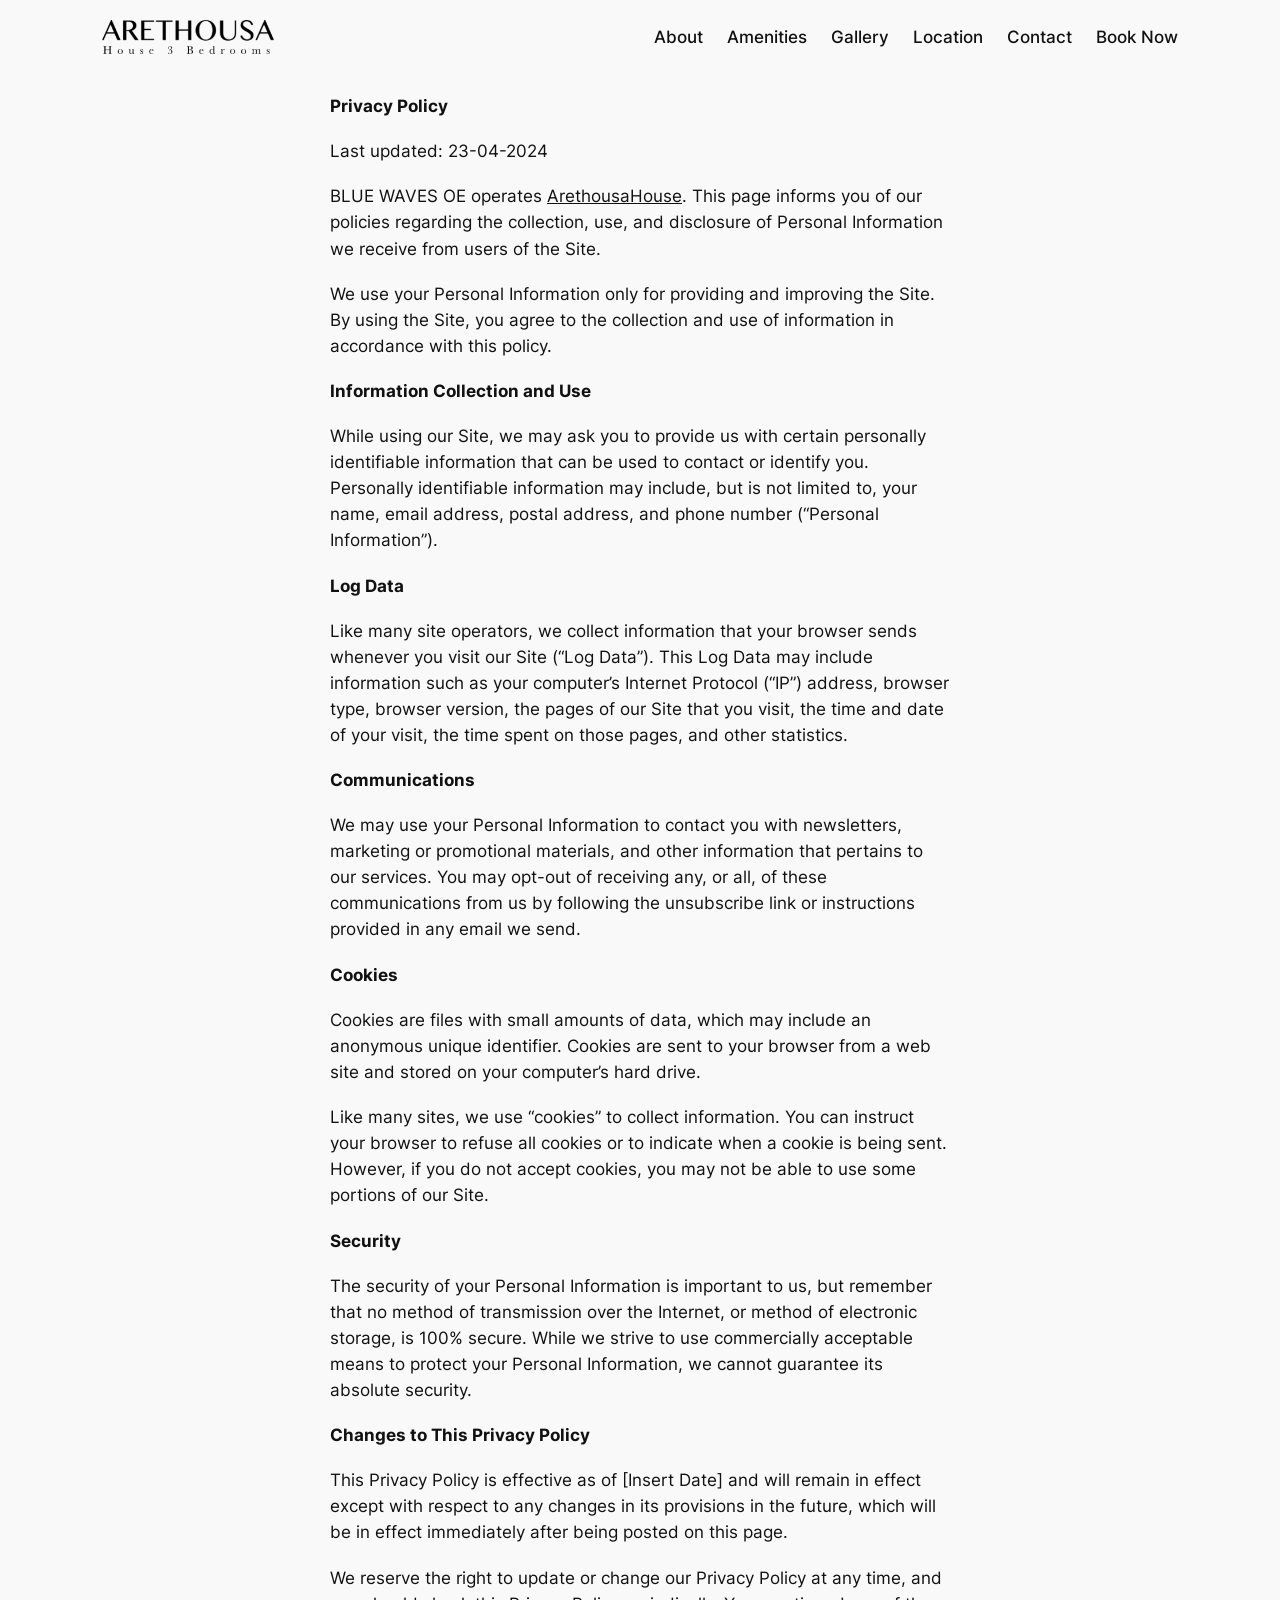
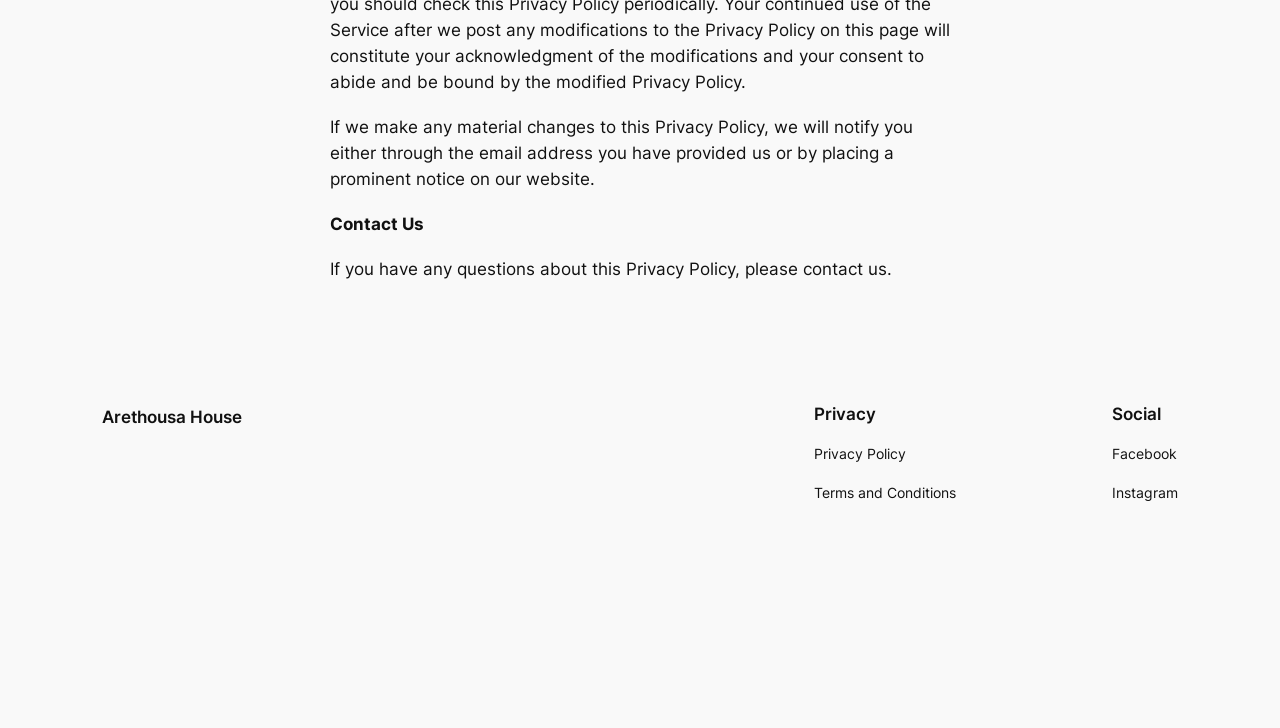
==== commit 72c2a4f1: "Correct company name in privacy notice" ====
--- a/privacy-policy/index.html
+++ b/privacy-policy/index.html
@@ -202,7 +202,7 @@
 
 
 
-<p class="wp-block-paragraph">BlueWaves operates <a href="../index.html">ArethousaHouse</a>. This page informs you of our policies regarding the collection, use, and disclosure of Personal Information we receive from users of the Site.</p>
+<p class="wp-block-paragraph">BLUE WAVES OE operates <a href="../index.html">ArethousaHouse</a>. This page informs you of our policies regarding the collection, use, and disclosure of Personal Information we receive from users of the Site.</p>
 
 
 
